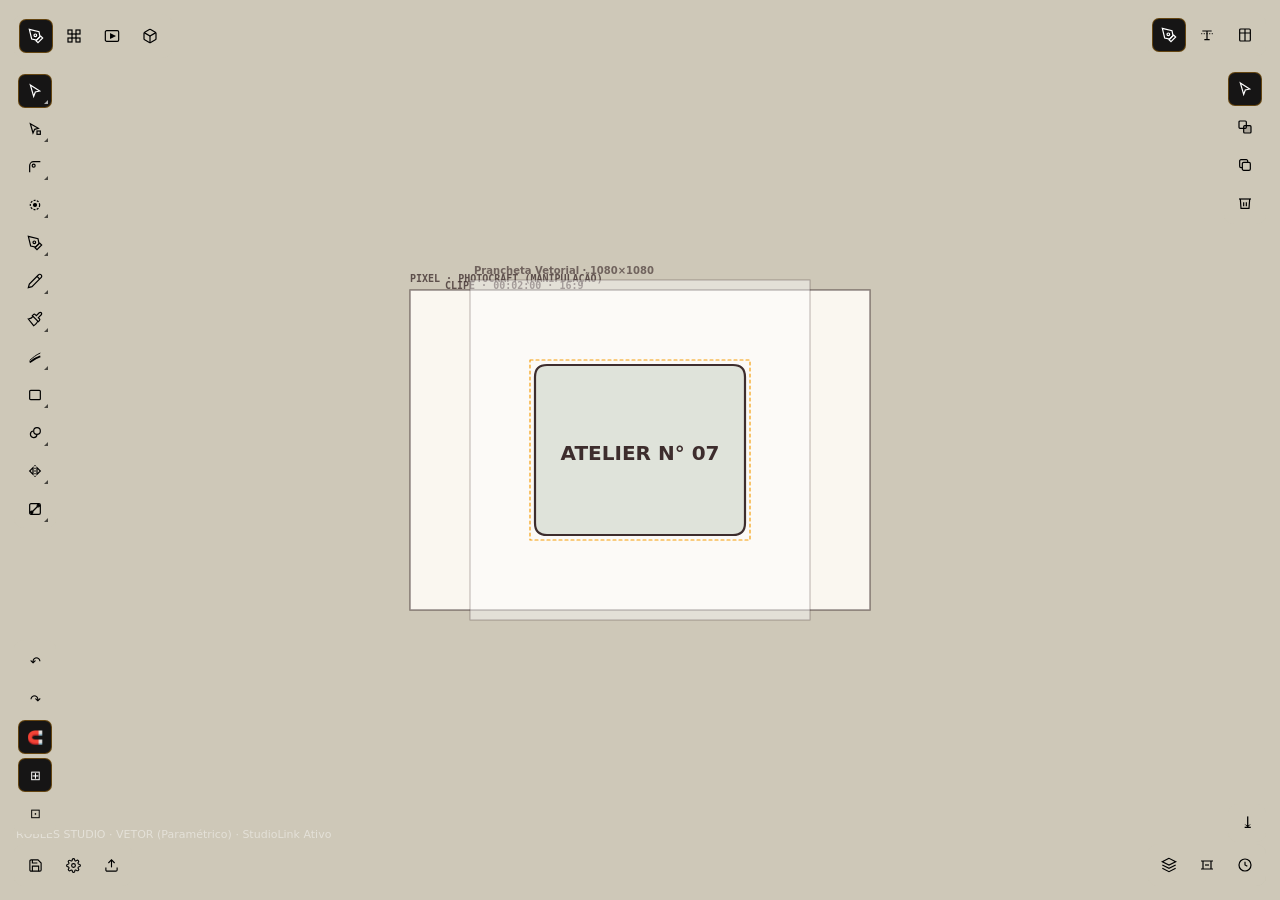
==== index.html @ 500d17aa "novo5" ====
<!doctype html>
<html lang="pt-BR">
  <head>
    <meta charset="UTF-8" />
    <meta name="viewport" content="width=device-width, initial-scale=1.0" />
    <title>Robles Studio — 3D Workspace</title>
    <link rel="stylesheet" href="style.css" />
  </head>
  <body>
    <div id="studio-app" class="studio-shell">
      <!-- Viewport / Grade 3D -->
      <main id="viewport" class="viewport" aria-label="Área de visualização 3D">
        <canvas id="scene-canvas" class="scene-canvas"></canvas>

        <!-- Topo esquerdo: Primitivas / Ferramentas de criação -->
        <nav class="hud-pill hud-top-left" aria-label="Primitivas e criação">
          <button
            type="button"
            class="tool-btn"
            data-tool="grid-menu"
            title="Grade e layouts"
          >
            ⊞
          </button>
          <button
            type="button"
            class="tool-btn"
            data-tool="prim-sphere"
            title="Esfera"
          >
            ◯
          </button>
          <button
            type="button"
            class="tool-btn"
            data-tool="prim-cylinder"
            title="Cilindro"
          >
            ⬭
          </button>
          <button
            type="button"
            class="tool-btn"
            data-tool="prim-box"
            title="Caixa / Embalagem"
          >
            ⬚
          </button>
          <button
            type="button"
            class="tool-btn is-active"
            data-tool="prim-hex"
            title="Forma base"
          >
            ⬣
          </button>
        </nav>

        <!-- Topo centro: Câmera / Seleção / Modos -->
        <nav
          class="hud-pill hud-top-center"
          aria-label="Modos de navegação e seleção"
        >
          <button
            type="button"
            class="tool-btn"
            data-mode="orbit"
            title="Órbita / Câmera"
          >
            🌐
          </button>
          <button
            type="button"
            class="tool-btn is-active"
            data-mode="select"
            title="Seleção"
          >
            ◎
          </button>
          <button type="button" class="tool-btn" data-mode="face" title="Faces">
            ◔
          </button>
          <button
            type="button"
            class="tool-btn"
            data-mode="edge"
            title="Arestas"
          >
            ◫
          </button>
          <button
            type="button"
            class="tool-btn"
            data-mode="vertex"
            title="Vértices"
          >
            ◈
          </button>
        </nav>

        <!-- Topo direito: Luzes / Materiais / Visualização -->
        <nav
          class="hud-pill hud-top-right"
          aria-label="Iluminação e visualização"
        >
          <button
            type="button"
            class="tool-btn"
            data-view="light"
            title="Iluminação"
          >
            ☀
          </button>
          <button
            type="button"
            class="tool-btn"
            data-view="solid"
            title="Sólido"
          >
            ▣
          </button>
          <button
            type="button"
            class="tool-btn"
            data-view="wireframe"
            title="Malha"
          >
            ❖
          </button>
          <button
            type="button"
            class="tool-btn"
            data-view="material"
            title="Material"
          >
            ✺
          </button>
          <button
            type="button"
            class="tool-btn"
            data-view="environment"
            title="Ambiente"
          >
            ✳
          </button>
          <button
            type="button"
            class="tool-btn"
            data-view="settings"
            title="Configurações"
          >
            ⚙
          </button>
        </nav>

        <!-- Lateral esquerda: Transformação e manipulação -->
        <aside
          class="hud-pill hud-left"
          aria-label="Ferramentas de manipulação"
        >
          <button
            type="button"
            class="tool-btn"
            data-action="pan"
            title="Mover câmera / mão"
          >
            ✋
          </button>
          <button
            type="button"
            class="tool-btn"
            data-action="transform"
            title="Transformar (Mover / Rotacionar / Escalar)"
          >
            ✥
          </button>
          <button
            type="button"
            class="tool-btn"
            data-action="align"
            title="Alinhar / Centro"
          >
            ⊕
          </button>
          <button
            type="button"
            class="tool-btn"
            data-action="hierarchy"
            title="Estrutura / Nós"
          >
            ⑂
          </button>
        </aside>

        

       
  

                <!-- Canto inferior direito: Exportar, atalhos e painéis -->
        <div class="hud-bottom-right" aria-label="Ações da cena">
          <div class="hud-stack">
            <button
              type="button"
              class="tool-btn hud-pill-btn"
              data-action="export"
              title="Exportar"
            >
              ⤓
            </button>
            <button
              type="button"
              class="tool-btn hud-pill-btn"
              data-action="shortcuts"
              title="Atalhos"
            >
              ⌘
            </button>
          </div>
          
        </div>

      </main>
    </div>

<script src="1-core-bridge.js"></script>
<script src="2-ui-personas.js"></script>
<script src="3-ui-toolbars.js"></script>
<script src="4-ui-drawers.js"></script>
<script src="5-viewport-engine.js"></script>
    <script src="vetor.js"></script>
    <script src="pixel.js"></script>
    <script src="video.js"></script>
    <script src="3d.js"></script>
  </body>
</html>
---- style.css ----
:root {
  --bg-viewport: #CEC8B8;
  --hud-bg: #CEC8B8;
  --hud-border: none;
  --hud-hover: rgb(0, 0, 0);
  --text-icon: #000000;
  --accent-amber: #ffffff;
  --accent-amber-bg: rgb(22, 21, 21);
  --axis-x: #ef4444;
  --axis-y: #22c55e;
  --axis-z: #3b82f6;
  --radius-pill: 10px;
}

*,
*::before,
*::after {
  box-sizing: border-box;
  margin: 0;
  padding: 0;
}

html,
body {
  width: 100%;
  height: 100%;
  overflow: hidden;
  background-color: var(--bg-viewport);
  color: var(--text-icon);
  font-family: -apple-system, BlinkMacSystemFont, "SF Pro Text", "Inter", sans-serif;
  -webkit-font-smoothing: antialiased;
  user-select: none;
}

.studio-shell,
.viewport {
  position: relative;
  width: 100vw;
  height: 100vh;
  overflow: hidden;
  background-color: var(--bg-viewport);
}

.scene-canvas {
  position: absolute;
  inset: 0;
  width: 100%;
  height: 100%;
  display: block;
  touch-action: none;
}

/* Barras principais flutuantes */
.hud-pill {
  position: absolute;
  z-index: 20;
  display: inline-flex;
  align-items: center;
  width: fit-content;
  gap: 4px;
  padding: 5px;
  background: var(--hud-bg);
  border: 1px solid var(--hud-border);
  border-radius: var(--radius-pill);
  backdrop-filter: blur(14px);
  -webkit-backdrop-filter: blur(14px);
  box-shadow: var(--shadow-hud);
}

/* Pills dentro de cantos compostos nunca viram absolute */
.hud-bottom-left .hud-pill,
.hud-bottom-right .hud-pill {
  position: static;
}

.hud-stack {
  display: flex;
  flex-direction: column;
  align-items: center;
  width: fit-content;
  gap: 6px;
}

.tool-btn {
  appearance: none;
  border: 1px solid transparent;
  background: transparent;
  color: var(--text-icon);
  width: 34px;
  height: 34px;
  border-radius: 7px;
  display: inline-flex;
  align-items: center;
  justify-content: center;
  font-size: 16px;
  line-height: 1;
  flex-shrink: 0;
  cursor: pointer;
  transition: background-color 0.15s ease, color 0.15s ease, border-color 0.15s ease, transform 0.1s ease;
}

.tool-btn:hover {
  background: var(--hud-hover);
  color: #ffffff;
}

.tool-btn:active {
  transform: scale(0.95);
}

.tool-btn.is-active {
  color: var(--accent-amber);
  background: var(--accent-amber-bg);
  border-color: rgba(245, 158, 11, 0.35);
}

.hud-pill-btn {
  background: var(--hud-bg);
  border: 1px solid var(--hud-border);
  border-radius: var(--radius-pill);
  backdrop-filter: blur(14px);
  -webkit-backdrop-filter: blur(14px);
  box-shadow: var(--shadow-hud);
  width: 38px;
  height: 38px;
}

.hud-top-left {
  top: 14px;
  left: 14px;
}

.hud-top-center {
  top: 14px;
  left: 50%;
  transform: translateX(-50%);
}

.hud-top-right {
  top: 14px;
  right: 14px;
}

/* Comportamento deslizante uniforme nas 3 barras superiores */
.hud-top-left,
.hud-top-center,
.hud-top-right {
  flex-wrap: nowrap;
  overflow-x: auto;
  overflow-y: hidden;
  -webkit-overflow-scrolling: touch;
  scrollbar-width: none;
}

.hud-top-left::-webkit-scrollbar,
.hud-top-center::-webkit-scrollbar,
.hud-top-right::-webkit-scrollbar {
  display: none;
}

.hud-top-left .tool-btn,
.hud-top-center .tool-btn,
.hud-top-right .tool-btn {
  flex: 0 0 auto;
}

.hud-left {
  top: 66px;
  left: 14px;
  flex-direction: column;
}

.hud-top-right-sub {
  position: absolute;
  top: 68px;
  right: 16px;
  z-index: 20;
  gap: 10px;
}

.axis-gizmo {
  position: relative;
  width: 68px;
  height: 68px;
  border-radius: 50%;
  display: flex;
  align-items: center;
  justify-content: center;
  margin-bottom: 4px;
}

.axis-gizmo::before,
.axis-gizmo::after {
  content: "";
  position: absolute;
  background: rgba(255, 255, 255, 0.18);
}

.axis-gizmo::before {
  width: 44px;
  height: 1.5px;
  transform: rotate(-28deg);
}

.axis-gizmo::after {
  width: 1.5px;
  height: 44px;
  transform: rotate(-18deg);
}

.axis-label {
  position: absolute;
  z-index: 2;
  width: 20px;
  height: 20px;
  border-radius: 50%;
  font-size: 11px;
  font-weight: 700;
  color: #ffffff;
  display: inline-flex;
  align-items: center;
  justify-content: center;
  box-shadow: 0 2px 6px rgba(0, 0, 0, 0.45);
  cursor: pointer;
}

.axis-x {
  background: var(--axis-x);
  top: 10px;
  right: 8px;
}

.axis-y {
  background: var(--axis-y);
  top: 8px;
  left: 22px;
}

.axis-z {
  background: var(--axis-z);
  top: 22px;
  left: 4px;
}

.hud-bottom-left {
  position: absolute;
  bottom: 14px;
  left: 14px;
  z-index: 20;
  display: flex;
  flex-direction: column;
  align-items: flex-start;
  gap: 8px;
}

.hud-bottom-left .hud-pill:first-child {
  flex-direction: column;
}

.hud-bottom-right {
  position: absolute;
  bottom: 14px;
  right: 14px;
  z-index: 20;
  display: flex;
  flex-direction: column;
  align-items: flex-end;
  gap: 8px;
}

@media (max-width: 768px) {
  .hud-top-left,
  .hud-top-center,
  .hud-top-right {
    top: 10px;
    padding: 4px;
    gap: 3px;
    flex-wrap: nowrap;
    overflow-x: auto;
    overflow-y: hidden;
    -webkit-overflow-scrolling: touch;
    scrollbar-width: none;
  }

  .hud-top-left::-webkit-scrollbar,
  .hud-top-center::-webkit-scrollbar,
  .hud-top-right::-webkit-scrollbar {
    display: none;
  }

  .hud-top-left .tool-btn,
  .hud-top-center .tool-btn,
  .hud-top-right .tool-btn {
    flex: 0 0 auto;
    width: 30px;
    height: 30px;
    min-width: 30px;
    font-size: 14px;
  }

  .hud-top-left {
    left: 10px;
    max-width: 92px;
  }

  /* Recolhida igual à da esquerda e deslizante na horizontal */
  .hud-top-center {
    left: 50%;
    transform: translateX(-50%);
    width: auto;
    max-width: 104px;
  }

  .hud-top-right {
    right: 10px;
    max-width: 104px;
  }
}

@media (max-width: 420px) {
  .hud-top-left {
    max-width: 82px;
  }

  .hud-top-center {
    max-width: 92px;
  }

  .hud-top-right {
    max-width: 92px;
  }
}


.hud-top-center {
  position: absolute !important;
  top: 14px !important;
  left: 50% !important;
  right: auto !important;
  transform: translateX(-50%) !important;
  width: max-content !important;
  max-width: calc(100vw - 260px) !important;
  margin: 0 !important;
}

.hud-top-center::-webkit-scrollbar {
  display: none;
}

@media (max-width: 768px) {
  .hud-top-center {
    top: 10px;
    left: 50%;
    transform: translateX(-50%);
    width: max-content;
    max-width: calc(100vw - 230px);
  }
}

@media (max-width: 480px) {
  .hud-top-center {
    max-width: calc(100vw - 200px);
  }
}


/* ==========================================================================
   PAINEL / DRAWER DE HISTÓRICO (LAYOUT SHAPR3D NA PALETA BEGE #CEC8B8)
   ========================================================================== */
.history-popover-wrap {
  position: fixed;
  right: 14px;
  bottom: 62px;
  z-index: 40;
  width: 280px;
  display: flex;
  flex-direction: column;
  align-items: flex-end;
  gap: 8px;
}

/* Dois botões flutuantes no topo direito do painel ({} e Camadas) */
.history-top-toggles {
  display: inline-flex;
  align-items: center;
  gap: 6px;
}

.history-toggle-pill {
  width: 38px;
  height: 36px;
  border-radius: 10px;
  background: var(--hud-bg);
  border: 1px solid rgba(0, 0, 0, 0.14);
  color: var(--text-icon);
  display: inline-flex;
  align-items: center;
  justify-content: center;
  cursor: pointer;
  transition: background-color 0.15s ease, color 0.15s ease;
}

.history-toggle-pill.is-active {
  background: var(--accent-amber-bg);
  color: var(--accent-amber);
  border-color: var(--accent-amber-bg);
}

/* Card principal do Histórico */
.history-card {
  width: 100%;
  background: var(--hud-bg);
  border: 1px solid rgba(0, 0, 0, 0.16);
  border-radius: 14px;
  padding: 10px 12px 14px;
  box-shadow: 0 10px 28px rgba(0, 0, 0, 0.14);
  color: var(--text-icon);
}

/* Barra segmentada com as 4 abas (Vetor, Sketch/Pixel, 3D, Histórico) */
.history-tabs-bar {
  display: grid;
  grid-template-columns: repeat(4, 1fr);
  align-items: center;
  background: rgba(0, 0, 0, 0.06);
  border: 1px solid rgba(0, 0, 0, 0.12);
  border-radius: 10px;
  padding: 2px;
  margin-bottom: 12px;
}

.history-tab-btn {
  appearance: none;
  border: none;
  background: transparent;
  color: rgba(0, 0, 0, 0.65);
  height: 30px;
  border-radius: 8px;
  display: inline-flex;
  align-items: center;
  justify-content: center;
  cursor: pointer;
  transition: all 0.15s ease;
}

.history-tab-btn.is-active {
  background: var(--accent-amber-bg);
  color: var(--accent-amber);
}

/* Cabeçalho: "Histórico" à esquerda + ícone e contador à direita */
.history-card-header {
  display: flex;
  align-items: center;
  justify-content: space-between;
  padding: 0 2px 10px;
  border-bottom: 1px solid rgba(0, 0, 0, 0.14);
  margin-bottom: 8px;
}

.history-card-title {
  font-size: 13px;
  font-weight: 700;
  letter-spacing: -0.01em;
  color: var(--text-icon);
}

.history-card-counter {
  display: inline-flex;
  align-items: center;
  gap: 6px;
  font-size: 12px;
  font-weight: 600;
  color: rgba(0, 0, 0, 0.72);
}

/* Lista de passos paramétricos */
.history-tree-list {
  display: flex;
  flex-direction: column;
  gap: 2px;
  max-height: 220px;
  overflow-y: auto;
  scrollbar-width: none;
}

.history-tree-list::-webkit-scrollbar {
  display: none;
}

.history-step-row {
  display: flex;
  align-items: center;
  justify-content: space-between;
  padding: 7px 6px;
  border-radius: 7px;
  cursor: pointer;
  transition: background-color 0.12s ease;
}

.history-step-row:hover {
  background: rgba(0, 0, 0, 0.07);
}

.history-step-left {
  display: inline-flex;
  align-items: center;
  gap: 7px;
  font-size: 13px;
  font-weight: 500;
  color: var(--text-icon);
}

.history-step-caret {
  width: 12px;
  font-size: 10px;
  opacity: 0.55;
  display: inline-flex;
  justify-content: center;
}

.history-step-ref {
  font-size: 11px;
  font-weight: 500;
  color: rgba(0, 0, 0, 0.52);
}
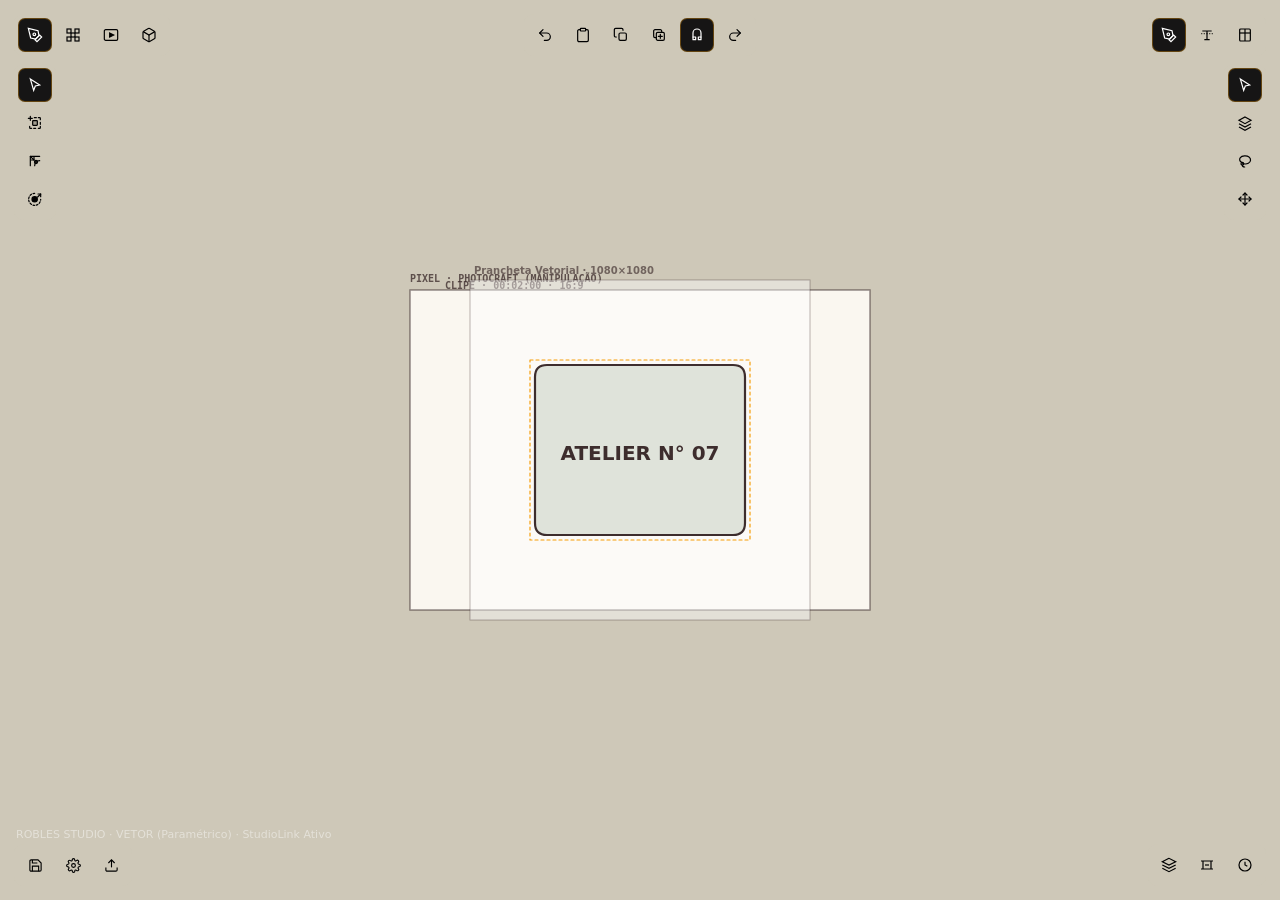
==== commit 29e7111a: "teste" ====
--- a/index.html
+++ b/index.html
@@ -192,45 +192,27 @@
           </button>
         </aside>
 
-        
-
-       
-  
-
-                <!-- Canto inferior direito: Exportar, atalhos e painéis -->
-        <div class="hud-bottom-right" aria-label="Ações da cena">
-          <div class="hud-stack">
-            <button
-              type="button"
-              class="tool-btn hud-pill-btn"
-              data-action="export"
-              title="Exportar"
-            >
-              ⤓
-            </button>
-            <button
-              type="button"
-              class="tool-btn hud-pill-btn"
-              data-action="shortcuts"
-              title="Atalhos"
-            >
-              ⌘
-            </button>
+   
           </div>
-          
         </div>
-
       </main>
     </div>
 
-<script src="1-core-bridge.js"></script>
+    <script src="1-core-bridge.js"></script>
 <script src="2-ui-personas.js"></script>
 <script src="3-ui-toolbars.js"></script>
 <script src="4-ui-drawers.js"></script>
 <script src="5-viewport-engine.js"></script>
-    <script src="vetor.js"></script>
-    <script src="pixel.js"></script>
-    <script src="video.js"></script>
-    <script src="3d.js"></script>
+
+<!-- Módulo Vetorial (ferramentas primeiro, orquestrador depois) -->
+<script src="js/vetor/01-move.js"></script>
+<script src="js/vetor/02-artboard.js"></script>
+<script src="js/vetor/03-corner.js"></script>
+<script src="js/vetor/04-contour.js"></script>
+<script src="js/vetor/vetor.js"></script>
+
+<script src="pixel.js"></script>
+<script src="video.js"></script>
+<script src="3d.js"></script>
   </body>
 </html>
--- a/style.css
+++ b/style.css
@@ -524,3 +524,528 @@
   font-weight: 500;
   color: rgba(0, 0, 0, 0.52);
 }
+
+
+
+
+.tool-btn {
+  position: relative;
+}
+
+/* Cartão oculto por padrão */
+.tool-tip {
+  position: absolute;
+  left: calc(100% + 12px);
+  top: 50%;
+  width: 225px;
+  display: block;
+  box-sizing: border-box;
+  background: #1c1917;
+  color: #f5f0e6;
+  border: 1px solid rgba(255, 255, 255, 0.14);
+  border-radius: 10px;
+  box-shadow: 0 10px 26px rgba(0, 0, 0, 0.45);
+  overflow: hidden;
+  pointer-events: none;
+  opacity: 0;
+  transform: translateY(-50%) translateX(-4px);
+  transition: opacity 0.14s ease, transform 0.14s ease;
+  z-index: 999;
+  text-align: left;
+  white-space: normal;
+  font-family: system-ui, -apple-system, sans-serif;
+}
+
+/* Aparece no hover centrado verticalmente com o botão */
+.tool-btn:hover .tool-tip {
+  opacity: 1;
+  transform: translateY(-50%) translateX(0);
+}
+
+/* Se estiver na barra direita, abre para a esquerda */
+.hud-right .tool-tip {
+  left: auto;
+  right: calc(100% + 12px);
+  transform: translateY(-50%) translateX(4px);
+}
+.hud-right .tool-btn:hover .tool-tip {
+  transform: translateY(-50%) translateX(0);
+}
+
+/* Se estiver na barra do topo, abre para baixo */
+.hud-top-center .tool-tip,
+.hud-top-right .tool-tip,
+.hud-top-left .tool-tip {
+  left: 50%;
+  top: calc(100% + 10px);
+  transform: translateX(-50%) translateY(-4px);
+}
+.hud-top-center .tool-btn:hover .tool-tip,
+.hud-top-right .tool-btn:hover .tool-tip,
+.hud-top-left .tool-btn:hover .tool-tip {
+  transform: translateX(-50%) translateY(0);
+}
+
+/* Área do GIF / Imagem (esconde totalmente se não tiver src) */
+.tool-tip img {
+  width: 100%;
+  height: 112px;
+  object-fit: cover;
+  display: block;
+  margin: 0;
+  background: #0c0a09;
+  border-bottom: 1px solid rgba(255, 255, 255, 0.08);
+}
+.tool-tip img[src=""],
+.tool-tip img:not([src]) {
+  display: none !important;
+}
+
+/* Espaçamento interno garantido */
+.tool-tip-body {
+  display: block;
+  box-sizing: border-box;
+  width: 100%;
+  padding: 12px 14px;
+}
+
+.tool-tip-title {
+  display: block;
+  margin: 0;
+  padding: 0;
+  font-size: 12px;
+  font-weight: 700;
+  color: #f59e0b;
+  line-height: 1.3;
+  letter-spacing: 0.01em;
+}
+
+.tool-tip-desc {
+  display: block;
+  margin: 5px 0 0 0;
+  padding: 0;
+  font-size: 11px;
+  font-weight: 400;
+  color: #d6d3d1;
+  line-height: 1.4;
+  white-space: normal;
+}
+.tool-tip-desc:empty {
+  display: none;
+}
+
+
+
+
+/* Barra superior central (Desktop: todos visíveis e centralizados) */
+.hud-top-center {
+  position: fixed;
+  top: 14px;
+  left: 50%;
+  transform: translateX(-50%);
+  display: inline-flex;
+  flex-direction: row;
+  align-items: center;
+  gap: 4px;
+  padding: 4px;
+  z-index: 32;
+}
+
+.hud-top-center .tool-btn {
+  flex-shrink: 0;
+}
+
+/* Mobile: vira carrossel horizontal centralizado mostrando 2,5 ícones */
+@media (max-width: 768px) {
+  .hud-top-center {
+    top: 52px;
+    display: flex;
+    width: 98px; /* 2 botões (~34px) + gaps + meio botão (17px) = 2,5 ícones visíveis */
+    max-width: 98px;
+    overflow-x: auto;
+    overflow-y: hidden;
+    scroll-snap-type: x mandatory;
+    scroll-behavior: smooth;
+    -webkit-overflow-scrolling: touch;
+    touch-action: pan-x;
+    scrollbar-width: none;
+    gap: 2px;
+    padding: 3px;
+ 
+  }
+
+  .hud-top-center::-webkit-scrollbar {
+    display: none;
+  }
+
+  .hud-top-center .tool-btn {
+    scroll-snap-align: start;
+  }
+}
+
+
+
+/* =========================================================
+   SISTEMA MESTRE DE POSICIONAMENTO DA HUD (ROBLES STUDIO)
+   ========================================================= */
+:root {
+  --hud-margin: 14px;
+  --hud-row-1: 14px;
+  --hud-row-2: 64px;
+  --hud-bottom: 14px;
+}
+
+@media (max-width: 768px) {
+  :root {
+    --hud-margin: 10px;
+    --hud-row-1: 10px;
+    --hud-row-2: 56px;
+    --hud-bottom: 10px;
+  }
+}
+
+/* Base uniforme para TODAS as pílulas */
+.hud-pill {
+  position: fixed !important;
+  display: inline-flex;
+  align-items: center;
+  gap: 4px;
+  padding: 4px;
+  margin: 0 !important;
+  box-sizing: border-box;
+  z-index: 30;
+}
+
+/* 1. TOPO ESQUERDO: Personas (Vetor / Pixel / Vídeo / 3D) */
+.hud-top-left {
+  top: var(--hud-row-1) !important;
+  left: var(--hud-margin) !important;
+  right: auto !important;
+  flex-direction: row !important;
+}
+
+/* 2. TOPO CENTRO: Ações Globais (Desfazer / Colar / Copiar / Duplicar / Ajuste / Refazer) */
+.hud-top-center {
+  top: var(--hud-row-1) !important;
+  left: 50% !important;
+  right: auto !important;
+  transform: translateX(-50%) !important;
+  flex-direction: row !important;
+}
+
+/* 3. TOPO DIREITO: Sub-modos (Normal / Tipografia / Layout) */
+.hud-top-right {
+  top: var(--hud-row-1) !important;
+  right: var(--hud-margin) !important;
+  left: auto !important;
+  flex-direction: row !important;
+}
+
+/* 4. LATERAL ESQUERDA: Ferramentas Primárias */
+.hud-left {
+  top: var(--hud-row-2) !important;
+  left: var(--hud-margin) !important;
+  right: auto !important;
+  flex-direction: column !important;
+  padding: 4px !important;
+}
+
+/* 5. LATERAL DIREITA: Ferramentas Secundárias */
+.hud-right {
+  top: var(--hud-row-2) !important;
+  right: var(--hud-margin) !important;
+  left: auto !important;
+  flex-direction: column !important;
+  padding: 4px !important;
+}
+
+/* 6. INFERIOR ESQUERDO: Salvar / Configurações / Exportar */
+.hud-bottom-left,
+#core-bottom-left-bar {
+  bottom: var(--hud-bottom) !important;
+  left: var(--hud-margin) !important;
+  top: auto !important;
+  right: auto !important;
+  flex-direction: row !important;
+}
+
+/* 7. INFERIOR DIREITO: Camadas / Medidas / Histórico */
+.hud-bottom-right,
+#core-bottom-right-bar {
+  bottom: var(--hud-bottom) !important;
+  right: var(--hud-margin) !important;
+  top: auto !important;
+  left: auto !important;
+  flex-direction: row !important;
+}
+
+/* =========================================================
+   RESPONSIVO MOBILE: CARROSSÉIS HORIZONTAIS NO TOPO
+   ========================================================= */
+@media (max-width: 768px) {
+  /* Personas no topo esquerdo (2,5 ícones) */
+  .hud-top-left {
+    display: flex !important;
+    width: 96px !important;
+    max-width: 96px !important;
+    overflow-x: auto !important;
+    overflow-y: hidden !important;
+    scroll-snap-type: x mandatory;
+    scrollbar-width: none;
+    gap: 2px !important;
+    padding: 3px !important;
+  
+  }
+  .hud-top-left::-webkit-scrollbar { display: none; }
+
+  /* Ações globais no topo centro (2,5 ícones perfeitamente alinhados na linha 1) */
+  .hud-top-center {
+    display: flex !important;
+    width: 96px !important;
+    max-width: 96px !important;
+    overflow-x: auto !important;
+    overflow-y: hidden !important;
+    scroll-snap-type: x mandatory;
+    scrollbar-width: none;
+    gap: 2px !important;
+    padding: 3px !important;
+
+  }
+  .hud-top-center::-webkit-scrollbar { display: none; }
+
+  /* Sub-modos no topo direito */
+  .hud-top-right {
+    gap: 2px !important;
+    padding: 3px !important;
+  }
+
+  .hud-top-left .tool-btn,
+  .hud-top-center .tool-btn {
+    flex-shrink: 0;
+    scroll-snap-align: start;
+  }
+}
+
+
+
+
+/* Caixa de configuração centralizada na parte inferior no estilo do Robles Studio */
+/* Caixa de configuração centralizada na parte inferior no estilo do Robles Studio */
+.robles-bottom-sheet {
+  position: fixed;
+  bottom: 14px;
+  left: 50%;
+  transform: translateX(-50%);
+  z-index: 95;
+  display: none;
+  flex-direction: column;
+  width: min(460px, calc(100vw - 160px));
+  padding: 12px 14px;
+  border-radius: 18px;
+  background: rgba(212, 206, 192, 0.96);
+  border: 1px solid rgba(61, 45, 45, 0.18);
+  box-shadow: 0 12px 32px rgba(61, 45, 45, 0.14);
+  backdrop-filter: blur(14px);
+  color: #3d2d2d;
+  font-family: system-ui, -apple-system, sans-serif;
+}
+
+.robles-bottom-sheet .rbs-tabs {
+  display: grid;
+  grid-template-columns: repeat(4, 1fr);
+  gap: 4px;
+  padding: 3px;
+  border-radius: 12px;
+  background: rgba(61, 45, 45, 0.06);
+  border: 1px solid rgba(61, 45, 45, 0.12);
+  margin-bottom: 10px;
+}
+
+.robles-bottom-sheet .rbs-tab {
+  border: none;
+  background: transparent;
+  color: #3d2d2d;
+  font-size: 11px;
+  font-weight: 700;
+  padding: 6px 4px;
+  border-radius: 9px;
+  cursor: pointer;
+  transition: 0.15s;
+}
+
+.robles-bottom-sheet .rbs-tab.is-active {
+  background: #181615;
+  color: #cec8b8;
+}
+
+.robles-bottom-sheet .rbs-header {
+  display: flex;
+  align-items: center;
+  justify-content: space-between;
+  padding-bottom: 8px;
+  margin-bottom: 10px;
+  border-bottom: 1px solid rgba(61, 45, 45, 0.14);
+}
+
+.robles-bottom-sheet .rbs-title {
+  font-size: 13px;
+  font-weight: 700;
+  color: #1c1917;
+}
+
+.robles-bottom-sheet .rbs-close-btn {
+  border: 1px solid rgba(61, 45, 45, 0.18);
+  background: rgba(61, 45, 45, 0.06);
+  color: #3d2d2d;
+  border-radius: 8px;
+  padding: 3px 10px;
+  font-size: 11px;
+  font-weight: 700;
+  cursor: pointer;
+}
+
+.robles-bottom-sheet .rbs-close-btn:active {
+  background: #181615;
+  color: #cec8b8;
+}
+
+.robles-bottom-sheet .rbs-grid {
+  display: grid;
+  grid-template-columns: 1fr 1fr;
+  gap: 10px 14px;
+}
+
+.robles-bottom-sheet .rbs-field {
+  display: flex;
+  flex-direction: column;
+  gap: 5px;
+}
+
+.robles-bottom-sheet .rbs-label-row {
+  display: flex;
+  justify-content: space-between;
+  font-size: 11px;
+  font-weight: 600;
+  color: rgba(61, 45, 45, 0.8);
+}
+
+.robles-bottom-sheet .rbs-val {
+  font-family: ui-monospace, monospace;
+  font-weight: 700;
+  color: #1c1917;
+}
+
+.robles-bottom-sheet .rbs-inline {
+  display: flex;
+  gap: 6px;
+}
+
+/* Inputs e Selects 100% sem fundo branco, no mesmo tom bege do painel */
+.robles-bottom-sheet input[type="number"],
+.robles-bottom-sheet select {
+  -webkit-appearance: none;
+  appearance: none;
+  width: 100%;
+  background-color: rgba(61, 45, 45, 0.06);
+  border: 1px solid rgba(61, 45, 45, 0.18);
+  border-radius: 8px;
+  color: #1c1917;
+  font: 700 11px ui-monospace, monospace;
+  padding: 5px 8px;
+  outline: none;
+  box-shadow: none;
+}
+
+.robles-bottom-sheet select {
+  padding-right: 22px;
+  background-image: url("data:image/svg+xml,%3Csvg xmlns='http://www.w3.org/2000/svg' width='10' height='10' viewBox='0 0 24 24' fill='none' stroke='%233d2d2d' stroke-width='2.5' stroke-linecap='round' stroke-linejoin='round'%3E%3Cpolyline points='6 9 12 15 18 9'/%3E%3C/svg%3E");
+  background-repeat: no-repeat;
+  background-position: right 7px center;
+  background-size: 10px;
+}
+
+.robles-bottom-sheet input[type="number"]:focus,
+.robles-bottom-sheet select:focus {
+  border-color: #181615;
+  background-color: rgba(61, 45, 45, 0.1);
+}
+
+/* Remove setinhas internas do input number */
+.robles-bottom-sheet input[type="number"]::-webkit-inner-spin-button,
+.robles-bottom-sheet input[type="number"]::-webkit-outer-spin-button {
+  -webkit-appearance: none;
+  margin: 0;
+}
+
+/* Sliders em barras verticais segmentadas (Teenage Engineering / dial) */
+.robles-bottom-sheet input[type="range"].rbs-tick-slider {
+  -webkit-appearance: none;
+  appearance: none;
+  width: 100%;
+  height: 16px;
+  background: transparent;
+  cursor: pointer;
+  margin: 2px 0;
+  --pct: 25%;
+}
+
+.robles-bottom-sheet input[type="range"].rbs-tick-slider::-webkit-slider-runnable-track {
+  width: 100%;
+  height: 14px;
+  background: linear-gradient(
+    to right,
+    #181615 0%,
+    #181615 var(--pct),
+    rgba(61, 45, 45, 0.22) var(--pct),
+    rgba(61, 45, 45, 0.22) 100%
+  );
+  -webkit-mask-image: repeating-linear-gradient(
+    to right,
+    #000 0px,
+    #000 2px,
+    transparent 2px,
+    transparent 5px
+  );
+  mask-image: repeating-linear-gradient(
+    to right,
+    #000 0px,
+    #000 2px,
+    transparent 2px,
+    transparent 5px
+  );
+}
+
+.robles-bottom-sheet input[type="range"].rbs-tick-slider::-webkit-slider-thumb {
+  -webkit-appearance: none;
+  appearance: none;
+  width: 4px;
+  height: 18px;
+  background: transparent;
+  opacity: 0;
+}
+
+.robles-bottom-sheet input[type="range"].rbs-tick-slider::-moz-range-track {
+  width: 100%;
+  height: 14px;
+  background: linear-gradient(
+    to right,
+    #181615 0%,
+    #181615 var(--pct),
+    rgba(61, 45, 45, 0.22) var(--pct),
+    rgba(61, 45, 45, 0.22) 100%
+  );
+  mask-image: repeating-linear-gradient(
+    to right,
+    #000 0px,
+    #000 2px,
+    transparent 2px,
+    transparent 5px
+  );
+}
+
+.robles-bottom-sheet input[type="range"].rbs-tick-slider::-moz-range-thumb {
+  width: 2px;
+  height: 16px;
+  border: none;
+  background: transparent;
+}
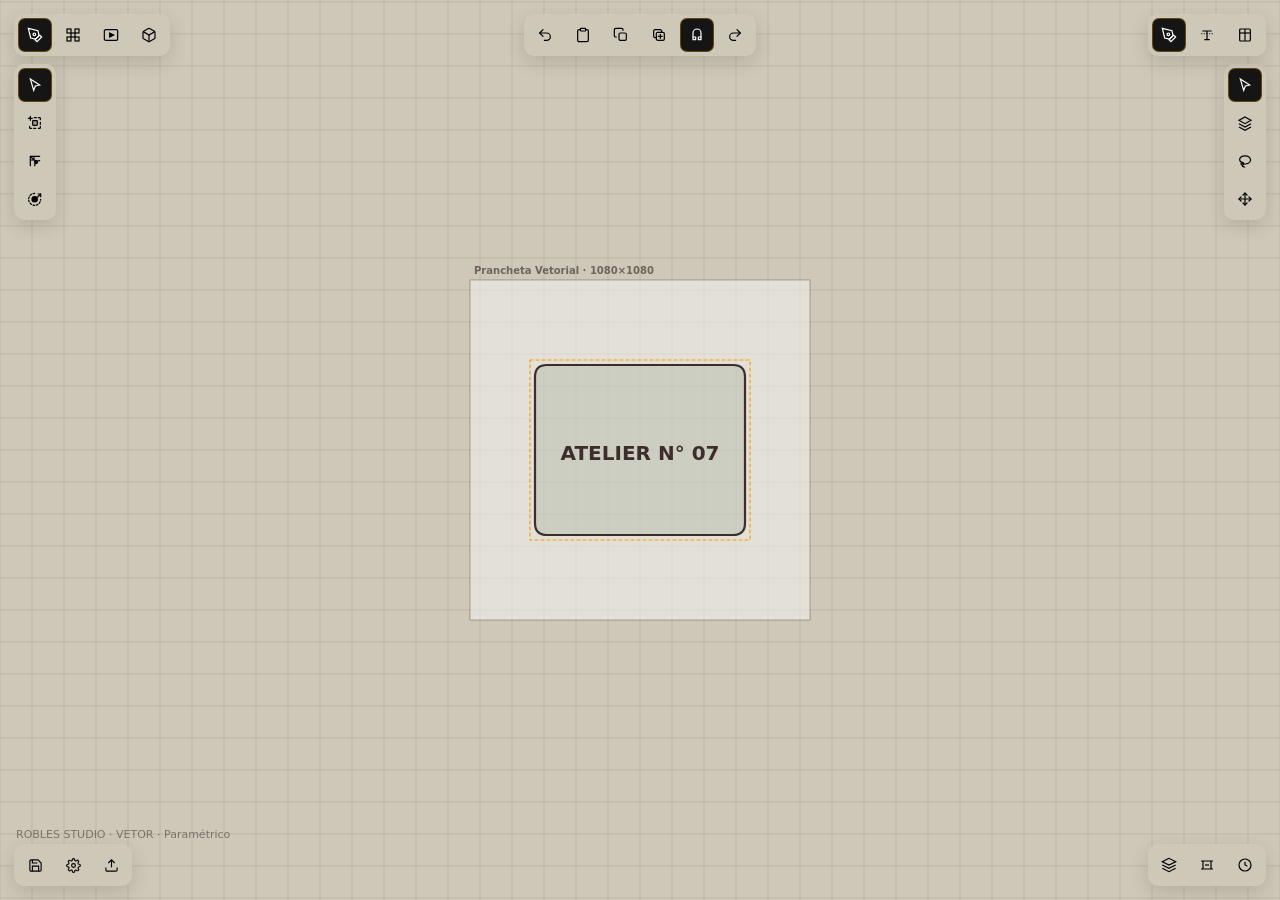
==== commit 17d6af94: "novoo" ====
--- a/index.html
+++ b/index.html
@@ -214,5 +214,15 @@
 <script src="pixel.js"></script>
 <script src="video.js"></script>
 <script src="3d.js"></script>
+
+<script>
+  if ('serviceWorker' in navigator) {
+    window.addEventListener('load', () => {
+      navigator.serviceWorker.register('./sw.js')
+        .then((reg) => console.log('SW registado:', reg.scope))
+        .catch((err) => console.error('Falha ao registar SW:', err));
+    });
+  }
+</script>
   </body>
 </html>
--- a/style.css
+++ b/style.css
@@ -303,7 +303,7 @@
     max-width: 92px;
   }
 
-  /* Recolhida igual à da esquerda e deslizante na horizontal */
+  /* Recolhida igual Ã  da esquerda e deslizante na horizontal */
   .hud-top-center {
     left: 50%;
     transform: translateX(-50%);
@@ -365,7 +365,7 @@
 
 
 /* ==========================================================================
-   PAINEL / DRAWER DE HISTÓRICO (LAYOUT SHAPR3D NA PALETA BEGE #CEC8B8)
+   PAINEL / DRAWER DE HISTÃ“RICO (LAYOUT SHAPR3D NA PALETA BEGE #CEC8B8)
    ========================================================================== */
 .history-popover-wrap {
   position: fixed;
@@ -379,7 +379,7 @@
   gap: 8px;
 }
 
-/* Dois botões flutuantes no topo direito do painel ({} e Camadas) */
+/* Dois botÃµes flutuantes no topo direito do painel ({} e Camadas) */
 .history-top-toggles {
   display: inline-flex;
   align-items: center;
@@ -406,7 +406,7 @@
   border-color: var(--accent-amber-bg);
 }
 
-/* Card principal do Histórico */
+/* Card principal do HistÃ³rico */
 .history-card {
   width: 100%;
   background: var(--hud-bg);
@@ -417,7 +417,7 @@
   color: var(--text-icon);
 }
 
-/* Barra segmentada com as 4 abas (Vetor, Sketch/Pixel, 3D, Histórico) */
+/* Barra segmentada com as 4 abas (Vetor, Sketch/Pixel, 3D, HistÃ³rico) */
 .history-tabs-bar {
   display: grid;
   grid-template-columns: repeat(4, 1fr);
@@ -448,7 +448,7 @@
   color: var(--accent-amber);
 }
 
-/* Cabeçalho: "Histórico" à esquerda + ícone e contador à direita */
+/* CabeÃ§alho: "HistÃ³rico" Ã  esquerda + Ã­cone e contador Ã  direita */
 .history-card-header {
   display: flex;
   align-items: center;
@@ -474,7 +474,7 @@
   color: rgba(0, 0, 0, 0.72);
 }
 
-/* Lista de passos paramétricos */
+/* Lista de passos paramÃ©tricos */
 .history-tree-list {
   display: flex;
   flex-direction: column;
@@ -532,7 +532,7 @@
   position: relative;
 }
 
-/* Cartão oculto por padrão */
+/* CartÃ£o oculto por padrÃ£o */
 .tool-tip {
   position: absolute;
   left: calc(100% + 12px);
@@ -556,7 +556,7 @@
   font-family: system-ui, -apple-system, sans-serif;
 }
 
-/* Aparece no hover centrado verticalmente com o botão */
+/* Aparece no hover centrado verticalmente com o botÃ£o */
 .tool-btn:hover .tool-tip {
   opacity: 1;
   transform: translateY(-50%) translateX(0);
@@ -586,7 +586,7 @@
   transform: translateX(-50%) translateY(0);
 }
 
-/* Área do GIF / Imagem (esconde totalmente se não tiver src) */
+/* Ãrea do GIF / Imagem (esconde totalmente se nÃ£o tiver src) */
 .tool-tip img {
   width: 100%;
   height: 112px;
@@ -601,7 +601,7 @@
   display: none !important;
 }
 
-/* Espaçamento interno garantido */
+/* EspaÃ§amento interno garantido */
 .tool-tip-body {
   display: block;
   box-sizing: border-box;
@@ -637,7 +637,7 @@
 
 
 
-/* Barra superior central (Desktop: todos visíveis e centralizados) */
+/* Barra superior central (Desktop: todos visÃ­veis e centralizados) */
 .hud-top-center {
   position: fixed;
   top: 14px;
@@ -655,12 +655,12 @@
   flex-shrink: 0;
 }
 
-/* Mobile: vira carrossel horizontal centralizado mostrando 2,5 ícones */
+/* Mobile: vira carrossel horizontal centralizado mostrando 2,5 Ã­cones */
 @media (max-width: 768px) {
   .hud-top-center {
     top: 52px;
     display: flex;
-    width: 98px; /* 2 botões (~34px) + gaps + meio botão (17px) = 2,5 ícones visíveis */
+    width: 98px; /* 2 botÃµes (~34px) + gaps + meio botÃ£o (17px) = 2,5 Ã­cones visÃ­veis */
     max-width: 98px;
     overflow-x: auto;
     overflow-y: hidden;
@@ -704,7 +704,7 @@
   }
 }
 
-/* Base uniforme para TODAS as pílulas */
+/* Base uniforme para TODAS as pÃ­lulas */
 .hud-pill {
   position: fixed !important;
   display: inline-flex;
@@ -716,7 +716,7 @@
   z-index: 30;
 }
 
-/* 1. TOPO ESQUERDO: Personas (Vetor / Pixel / Vídeo / 3D) */
+/* 1. TOPO ESQUERDO: Personas (Vetor / Pixel / VÃ­deo / 3D) */
 .hud-top-left {
   top: var(--hud-row-1) !important;
   left: var(--hud-margin) !important;
@@ -724,7 +724,7 @@
   flex-direction: row !important;
 }
 
-/* 2. TOPO CENTRO: Ações Globais (Desfazer / Colar / Copiar / Duplicar / Ajuste / Refazer) */
+/* 2. TOPO CENTRO: AÃ§Ãµes Globais (Desfazer / Colar / Copiar / Duplicar / Ajuste / Refazer) */
 .hud-top-center {
   top: var(--hud-row-1) !important;
   left: 50% !important;
@@ -741,7 +741,7 @@
   flex-direction: row !important;
 }
 
-/* 4. LATERAL ESQUERDA: Ferramentas Primárias */
+/* 4. LATERAL ESQUERDA: Ferramentas PrimÃ¡rias */
 .hud-left {
   top: var(--hud-row-2) !important;
   left: var(--hud-margin) !important;
@@ -750,7 +750,7 @@
   padding: 4px !important;
 }
 
-/* 5. LATERAL DIREITA: Ferramentas Secundárias */
+/* 5. LATERAL DIREITA: Ferramentas SecundÃ¡rias */
 .hud-right {
   top: var(--hud-row-2) !important;
   right: var(--hud-margin) !important;
@@ -759,7 +759,7 @@
   padding: 4px !important;
 }
 
-/* 6. INFERIOR ESQUERDO: Salvar / Configurações / Exportar */
+/* 6. INFERIOR ESQUERDO: Salvar / ConfiguraÃ§Ãµes / Exportar */
 .hud-bottom-left,
 #core-bottom-left-bar {
   bottom: var(--hud-bottom) !important;
@@ -769,7 +769,7 @@
   flex-direction: row !important;
 }
 
-/* 7. INFERIOR DIREITO: Camadas / Medidas / Histórico */
+/* 7. INFERIOR DIREITO: Camadas / Medidas / HistÃ³rico */
 .hud-bottom-right,
 #core-bottom-right-bar {
   bottom: var(--hud-bottom) !important;
@@ -780,10 +780,10 @@
 }
 
 /* =========================================================
-   RESPONSIVO MOBILE: CARROSSÉIS HORIZONTAIS NO TOPO
+   RESPONSIVO MOBILE: CARROSSÃ‰IS HORIZONTAIS NO TOPO
    ========================================================= */
 @media (max-width: 768px) {
-  /* Personas no topo esquerdo (2,5 ícones) */
+  /* Personas no topo esquerdo (2,5 Ã­cones) */
   .hud-top-left {
     display: flex !important;
     width: 96px !important;
@@ -798,7 +798,7 @@
   }
   .hud-top-left::-webkit-scrollbar { display: none; }
 
-  /* Ações globais no topo centro (2,5 ícones perfeitamente alinhados na linha 1) */
+  /* AÃ§Ãµes globais no topo centro (2,5 Ã­cones perfeitamente alinhados na linha 1) */
   .hud-top-center {
     display: flex !important;
     width: 96px !important;
@@ -829,185 +829,70 @@
 
 
 
-/* Caixa de configuração centralizada na parte inferior no estilo do Robles Studio */
-/* Caixa de configuração centralizada na parte inferior no estilo do Robles Studio */
-.robles-bottom-sheet {
+/* Caixa de configuraÃ§Ã£o centralizada na parte inferior no estilo do Robles Studio */
+/* Caixa de configuraÃ§Ã£o centralizada na parte inferior no estilo do Robles Studio */
+/* CÃ¡psula vertical ao lado dos Ã­cones secundÃ¡rios (estilo Procreate / Teenage Engineering) */
+.robles-side-popover {
   position: fixed;
-  bottom: 14px;
-  left: 50%;
-  transform: translateX(-50%);
-  z-index: 95;
+  right: 64px;
+  top: 50%;
+  transform: translateY(-50%);
+  z-index: 98;
   display: none;
   flex-direction: column;
-  width: min(460px, calc(100vw - 160px));
-  padding: 12px 14px;
-  border-radius: 18px;
+  align-items: center;
+  gap: 8px;
+  width: 48px;
+  padding: 10px 6px;
+  border-radius: 16px;
   background: rgba(212, 206, 192, 0.96);
-  border: 1px solid rgba(61, 45, 45, 0.18);
-  box-shadow: 0 12px 32px rgba(61, 45, 45, 0.14);
+  border: 1px solid rgba(61, 45, 45, 0.2);
+  box-shadow: 0 10px 26px rgba(61, 45, 45, 0.16);
   backdrop-filter: blur(14px);
-  color: #3d2d2d;
-  font-family: system-ui, -apple-system, sans-serif;
-}
-
-.robles-bottom-sheet .rbs-tabs {
-  display: grid;
-  grid-template-columns: repeat(4, 1fr);
-  gap: 4px;
-  padding: 3px;
-  border-radius: 12px;
-  background: rgba(61, 45, 45, 0.06);
-  border: 1px solid rgba(61, 45, 45, 0.12);
-  margin-bottom: 10px;
-}
-
-.robles-bottom-sheet .rbs-tab {
-  border: none;
-  background: transparent;
-  color: #3d2d2d;
-  font-size: 11px;
+  color: #1c1917;
+  font-family: ui-monospace, monospace;
+  user-select: none;
+  touch-action: none;
+}
+
+.robles-side-popover .rsp-val {
+  font-size: 10px;
+  font-weight: 800;
+  color: #1c1917;
+  text-align: center;
+  line-height: 1.1;
+}
+
+.robles-side-popover .rsp-unit {
+  font-size: 9px;
   font-weight: 700;
-  padding: 6px 4px;
-  border-radius: 9px;
-  cursor: pointer;
-  transition: 0.15s;
-}
-
-.robles-bottom-sheet .rbs-tab.is-active {
-  background: #181615;
-  color: #cec8b8;
-}
-
-.robles-bottom-sheet .rbs-header {
-  display: flex;
-  align-items: center;
-  justify-content: space-between;
-  padding-bottom: 8px;
-  margin-bottom: 10px;
-  border-bottom: 1px solid rgba(61, 45, 45, 0.14);
-}
-
-.robles-bottom-sheet .rbs-title {
-  font-size: 13px;
-  font-weight: 700;
-  color: #1c1917;
-}
-
-.robles-bottom-sheet .rbs-close-btn {
-  border: 1px solid rgba(61, 45, 45, 0.18);
-  background: rgba(61, 45, 45, 0.06);
-  color: #3d2d2d;
-  border-radius: 8px;
-  padding: 3px 10px;
-  font-size: 11px;
-  font-weight: 700;
-  cursor: pointer;
-}
-
-.robles-bottom-sheet .rbs-close-btn:active {
-  background: #181615;
-  color: #cec8b8;
-}
-
-.robles-bottom-sheet .rbs-grid {
-  display: grid;
-  grid-template-columns: 1fr 1fr;
-  gap: 10px 14px;
-}
-
-.robles-bottom-sheet .rbs-field {
-  display: flex;
-  flex-direction: column;
-  gap: 5px;
-}
-
-.robles-bottom-sheet .rbs-label-row {
-  display: flex;
-  justify-content: space-between;
-  font-size: 11px;
-  font-weight: 600;
-  color: rgba(61, 45, 45, 0.8);
-}
-
-.robles-bottom-sheet .rbs-val {
-  font-family: ui-monospace, monospace;
-  font-weight: 700;
-  color: #1c1917;
-}
-
-.robles-bottom-sheet .rbs-inline {
-  display: flex;
-  gap: 6px;
-}
-
-/* Inputs e Selects 100% sem fundo branco, no mesmo tom bege do painel */
-.robles-bottom-sheet input[type="number"],
-.robles-bottom-sheet select {
-  -webkit-appearance: none;
-  appearance: none;
-  width: 100%;
-  background-color: rgba(61, 45, 45, 0.06);
-  border: 1px solid rgba(61, 45, 45, 0.18);
-  border-radius: 8px;
-  color: #1c1917;
-  font: 700 11px ui-monospace, monospace;
-  padding: 5px 8px;
-  outline: none;
-  box-shadow: none;
-}
-
-.robles-bottom-sheet select {
-  padding-right: 22px;
-  background-image: url("data:image/svg+xml,%3Csvg xmlns='http://www.w3.org/2000/svg' width='10' height='10' viewBox='0 0 24 24' fill='none' stroke='%233d2d2d' stroke-width='2.5' stroke-linecap='round' stroke-linejoin='round'%3E%3Cpolyline points='6 9 12 15 18 9'/%3E%3C/svg%3E");
-  background-repeat: no-repeat;
-  background-position: right 7px center;
-  background-size: 10px;
-}
-
-.robles-bottom-sheet input[type="number"]:focus,
-.robles-bottom-sheet select:focus {
-  border-color: #181615;
-  background-color: rgba(61, 45, 45, 0.1);
-}
-
-/* Remove setinhas internas do input number */
-.robles-bottom-sheet input[type="number"]::-webkit-inner-spin-button,
-.robles-bottom-sheet input[type="number"]::-webkit-outer-spin-button {
-  -webkit-appearance: none;
-  margin: 0;
-}
-
-/* Sliders em barras verticais segmentadas (Teenage Engineering / dial) */
-.robles-bottom-sheet input[type="range"].rbs-tick-slider {
-  -webkit-appearance: none;
-  appearance: none;
-  width: 100%;
-  height: 16px;
-  background: transparent;
-  cursor: pointer;
-  margin: 2px 0;
-  --pct: 25%;
-}
-
-.robles-bottom-sheet input[type="range"].rbs-tick-slider::-webkit-slider-runnable-track {
-  width: 100%;
-  height: 14px;
+  color: rgba(61, 45, 45, 0.65);
+  text-transform: uppercase;
+}
+
+/* Ãrea da rÃ©gua vertical com barrinhas segmentadas */
+.robles-side-popover .rsp-track {
+  position: relative;
+  width: 24px;
+  height: 160px;
+  cursor: ns-resize;
+  --pct: 30%;
   background: linear-gradient(
-    to right,
+    to top,
     #181615 0%,
     #181615 var(--pct),
     rgba(61, 45, 45, 0.22) var(--pct),
     rgba(61, 45, 45, 0.22) 100%
   );
   -webkit-mask-image: repeating-linear-gradient(
-    to right,
+    to top,
     #000 0px,
     #000 2px,
     transparent 2px,
     transparent 5px
   );
   mask-image: repeating-linear-gradient(
-    to right,
+    to top,
     #000 0px,
     #000 2px,
     transparent 2px,
@@ -1015,37 +900,166 @@
   );
 }
 
-.robles-bottom-sheet input[type="range"].rbs-tick-slider::-webkit-slider-thumb {
-  -webkit-appearance: none;
-  appearance: none;
-  width: 4px;
-  height: 18px;
-  background: transparent;
-  opacity: 0;
-}
-
-.robles-bottom-sheet input[type="range"].rbs-tick-slider::-moz-range-track {
-  width: 100%;
-  height: 14px;
+.robles-side-popover .rsp-close {
+  border: 1px solid rgba(61, 45, 45, 0.18);
+  background: rgba(61, 45, 45, 0.08);
+  color: #3d2d2d;
+  border-radius: 8px;
+  width: 30px;
+  height: 22px;
+  font-size: 10px;
+  font-weight: 800;
+  cursor: pointer;
+}
+/* CÃ¡psula vertical unificada ao lado dos Ã­cones secundÃ¡rios */
+.robles-side-popover {
+  position: fixed;
+  right: 64px;
+  top: 50%;
+  transform: translateY(-50%);
+  z-index: 98;
+  display: none;
+  flex-direction: column;
+  align-items: center;
+  gap: 7px;
+  width: 50px;
+  padding: 10px 6px;
+  border-radius: 16px;
+  background: rgba(212, 206, 192, 0.96);
+  border: 1px solid rgba(61, 45, 45, 0.2);
+  box-shadow: 0 10px 26px rgba(61, 45, 45, 0.16);
+  backdrop-filter: blur(14px);
+  color: #1c1917;
+  font-family: system-ui, -apple-system, sans-serif;
+  user-select: none;
+  touch-action: none;
+}
+
+.robles-side-popover.is-wide {
+  width: 68px;
+  padding: 9px 6px;
+}
+
+.robles-side-popover .rsp-val {
+  font-family: ui-monospace, monospace;
+  font-size: 10px;
+  font-weight: 800;
+  color: #1c1917;
+  text-align: center;
+  line-height: 1.1;
+}
+
+.robles-side-popover .rsp-unit {
+  font-family: ui-monospace, monospace;
+  font-size: 9px;
+  font-weight: 700;
+  color: rgba(61, 45, 45, 0.65);
+  text-transform: uppercase;
+}
+
+/* RÃ©gua vertical em barrinhas segmentadas */
+.robles-side-popover .rsp-track {
+  position: relative;
+  width: 24px;
+  height: 150px;
+  cursor: ns-resize;
+  --pct: 30%;
   background: linear-gradient(
-    to right,
+    to top,
     #181615 0%,
     #181615 var(--pct),
     rgba(61, 45, 45, 0.22) var(--pct),
     rgba(61, 45, 45, 0.22) 100%
   );
-  mask-image: repeating-linear-gradient(
-    to right,
+  -webkit-mask-image: repeating-linear-gradient(
+    to top,
     #000 0px,
     #000 2px,
     transparent 2px,
     transparent 5px
   );
-}
-
-.robles-bottom-sheet input[type="range"].rbs-tick-slider::-moz-range-thumb {
-  width: 2px;
-  height: 16px;
-  border: none;
-  background: transparent;
-}
+  mask-image: repeating-linear-gradient(
+    to top,
+    #000 0px,
+    #000 2px,
+    transparent 2px,
+    transparent 5px
+  );
+}
+
+/* BotÃµes de opÃ§Ã£o empilhados dentro da cÃ¡psula vertical */
+.robles-side-popover .rsp-opt,
+.robles-side-popover .rsp-chip {
+  width: 100%;
+  border: 1px solid rgba(61, 45, 45, 0.16);
+  background: rgba(61, 45, 45, 0.06);
+  color: #3d2d2d;
+  border-radius: 8px;
+  padding: 5px 4px;
+  font-size: 10px;
+  font-weight: 700;
+  cursor: pointer;
+  text-align: center;
+}
+
+.robles-side-popover .rsp-opt.is-active {
+  background: #181615;
+  color: #cec8b8;
+  border-color: #181615;
+}
+
+.robles-side-popover .rsp-close {
+  border: 1px solid rgba(61, 45, 45, 0.18);
+  background: rgba(61, 45, 45, 0.08);
+  color: #3d2d2d;
+  border-radius: 8px;
+  width: 30px;
+  height: 22px;
+  font-size: 10px;
+  font-weight: 800;
+  cursor: pointer;
+}
+
+/* =========================================================
+   AJUSTES FINAIS (iPad, sem branco nativo, variÃ¡veis faltantes)
+   ========================================================= */
+:root { --shadow-hud: 0 6px 18px rgba(61, 45, 45, 0.16); }
+
+html, body {
+  -webkit-touch-callout: none;
+  -webkit-tap-highlight-color: transparent;
+  overscroll-behavior: none;
+}
+.studio-shell, .viewport { height: 100vh; height: 100dvh; }
+.scene-canvas { touch-action: none; }
+.hud-pill, .hud-left, .hud-right { touch-action: manipulation; overscroll-behavior: contain; }
+
+/* campos nativos sem fundo/seta branca */
+select, textarea,
+input[type="text"], input[type="number"], input[type="search"] {
+  -webkit-appearance: none;
+  appearance: none;
+  background-color: #cec8b8;
+  color: #3d2d2d;
+  border: 1px solid rgba(61, 45, 45, 0.3);
+  border-radius: 6px;
+  padding: 4px 6px;
+  font: inherit;
+}
+select {
+  padding-right: 22px;
+  background-image:
+    linear-gradient(45deg, transparent 50%, #3d2d2d 50%),
+    linear-gradient(135deg, #3d2d2d 50%, transparent 50%);
+  background-position: calc(100% - 13px) 55%, calc(100% - 8px) 55%;
+  background-size: 5px 5px, 5px 5px;
+  background-repeat: no-repeat;
+}
+input[type="range"] { accent-color: #161515; }
+
+/* iPad: hover "gruda" depois do toque e deixava o botÃ£o preto */
+@media (hover: none) {
+  .tool-btn:hover { background: transparent; color: var(--text-icon); }
+  .tool-btn.is-active:hover { background: var(--accent-amber-bg); color: var(--accent-amber); }
+  .tool-btn:hover .tool-tip { opacity: 0; }
+}
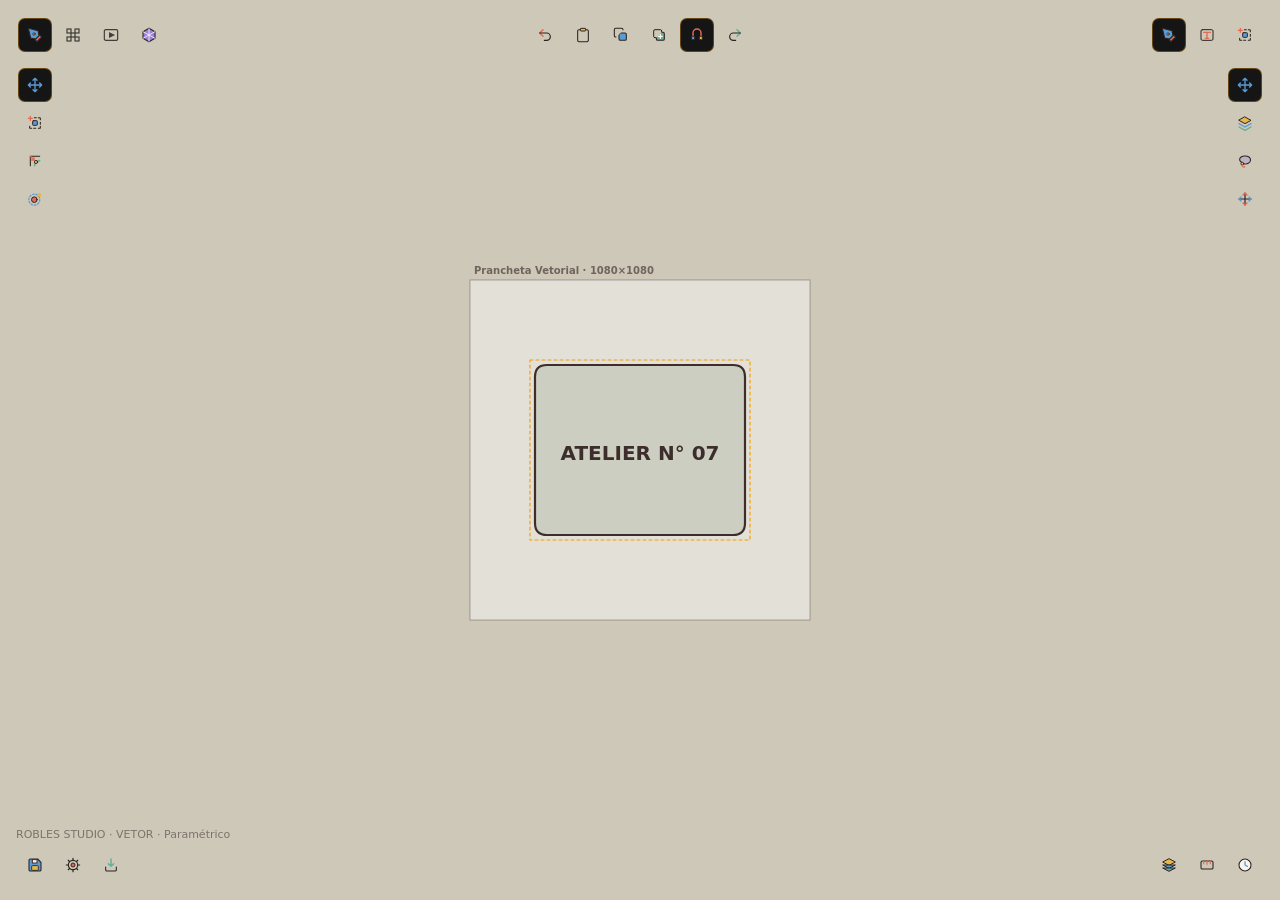
==== commit 28cc3a23: "retro-color" ====
--- a/index.html
+++ b/index.html
@@ -191,38 +191,67 @@
             ⑂
           </button>
         </aside>
-
-   
-          </div>
-        </div>
       </main>
     </div>
 
+    <script src="icons.js"></script>
+    <script>
+      (() => {
+        if (!window.RoblesIcons || typeof window.RoblesIcons.get !== "function") return;
+
+        const map = [
+          ['[data-tool="prim-sphere"]', "sculptSphereBase"],
+          ['[data-tool="prim-cylinder"]', "primCylinder"],
+          ['[data-tool="prim-box"]', "primCardBox"],
+          ['[data-tool="prim-hex"]', "sub3dHardSurface"],
+          ['[data-mode="orbit"]', "rtCameraTurntable"],
+          ['[data-mode="select"]', "selectPointer"],
+          ['[data-mode="face"]', "hsSelFaces"],
+          ['[data-mode="edge"]', "hsSelEdges"],
+          ['[data-mode="vertex"]', "hsSelVertices"],
+          ['[data-view="light"]', "sub3dRender"],
+          ['[data-view="solid"]', "primCube"],
+          ['[data-view="wireframe"]', "hsToggleWire"],
+          ['[data-view="material"]', "shApothecaryBeige"],
+          ['[data-view="environment"]', "hdriStudioWarm"],
+          ['[data-action="transform"]', "move", "vector"],
+          ['[data-action="align"]', "pivot", "vector"],
+          ['[data-action="hierarchy"]', "nodes", "vector"],
+        ];
+
+        map.forEach(([selector, key, group]) => {
+          const btn = document.querySelector(selector);
+          const html = window.RoblesIcons.get(key, group);
+          if (btn && html) btn.innerHTML = html;
+        });
+      })();
+    </script>
+
     <script src="1-core-bridge.js"></script>
-<script src="2-ui-personas.js"></script>
-<script src="3-ui-toolbars.js"></script>
-<script src="4-ui-drawers.js"></script>
-<script src="5-viewport-engine.js"></script>
-
-<!-- Módulo Vetorial (ferramentas primeiro, orquestrador depois) -->
-<script src="js/vetor/01-move.js"></script>
-<script src="js/vetor/02-artboard.js"></script>
-<script src="js/vetor/03-corner.js"></script>
-<script src="js/vetor/04-contour.js"></script>
-<script src="js/vetor/vetor.js"></script>
-
-<script src="pixel.js"></script>
-<script src="video.js"></script>
-<script src="3d.js"></script>
-
-<script>
-  if ('serviceWorker' in navigator) {
-    window.addEventListener('load', () => {
-      navigator.serviceWorker.register('./sw.js')
-        .then((reg) => console.log('SW registado:', reg.scope))
-        .catch((err) => console.error('Falha ao registar SW:', err));
-    });
-  }
-</script>
+    <script src="2-ui-personas.js"></script>
+    <script src="3-ui-toolbars.js"></script>
+    <script src="4-ui-drawers.js"></script>
+    <script src="5-viewport-engine.js"></script>
+
+    <!-- Módulo Vetorial (ferramentas primeiro, orquestrador depois) -->
+    <script src="js/vetor/01-move.js"></script>
+    <script src="js/vetor/02-artboard.js"></script>
+    <script src="js/vetor/03-corner.js"></script>
+    <script src="js/vetor/04-contour.js"></script>
+    <script src="js/vetor/vetor.js"></script>
+
+    <script src="pixel.js"></script>
+    <script src="video.js"></script>
+    <script src="3d.js"></script>
+
+    <script>
+      if ('serviceWorker' in navigator) {
+        window.addEventListener('load', () => {
+          navigator.serviceWorker.register('./sw.js')
+            .then((reg) => console.log('SW registado:', reg.scope))
+            .catch((err) => console.error('Falha ao registar SW:', err));
+        });
+      }
+    </script>
   </body>
-</html>
+</html>
--- a/style.css
+++ b/style.css
@@ -3,7 +3,7 @@
   --hud-bg: #CEC8B8;
   --hud-border: none;
   --hud-hover: rgb(0, 0, 0);
-  --text-icon: #000000;
+  --text-icon: #3F3F37;
   --accent-amber: #ffffff;
   --accent-amber-bg: rgb(22, 21, 21);
   --axis-x: #ef4444;
@@ -1023,7 +1023,7 @@
 /* =========================================================
    AJUSTES FINAIS (iPad, sem branco nativo, variÃ¡veis faltantes)
    ========================================================= */
-:root { --shadow-hud: 0 6px 18px rgba(61, 45, 45, 0.16); }
+:root { --shadow-hud: none; }
 
 html, body {
   -webkit-touch-callout: none;
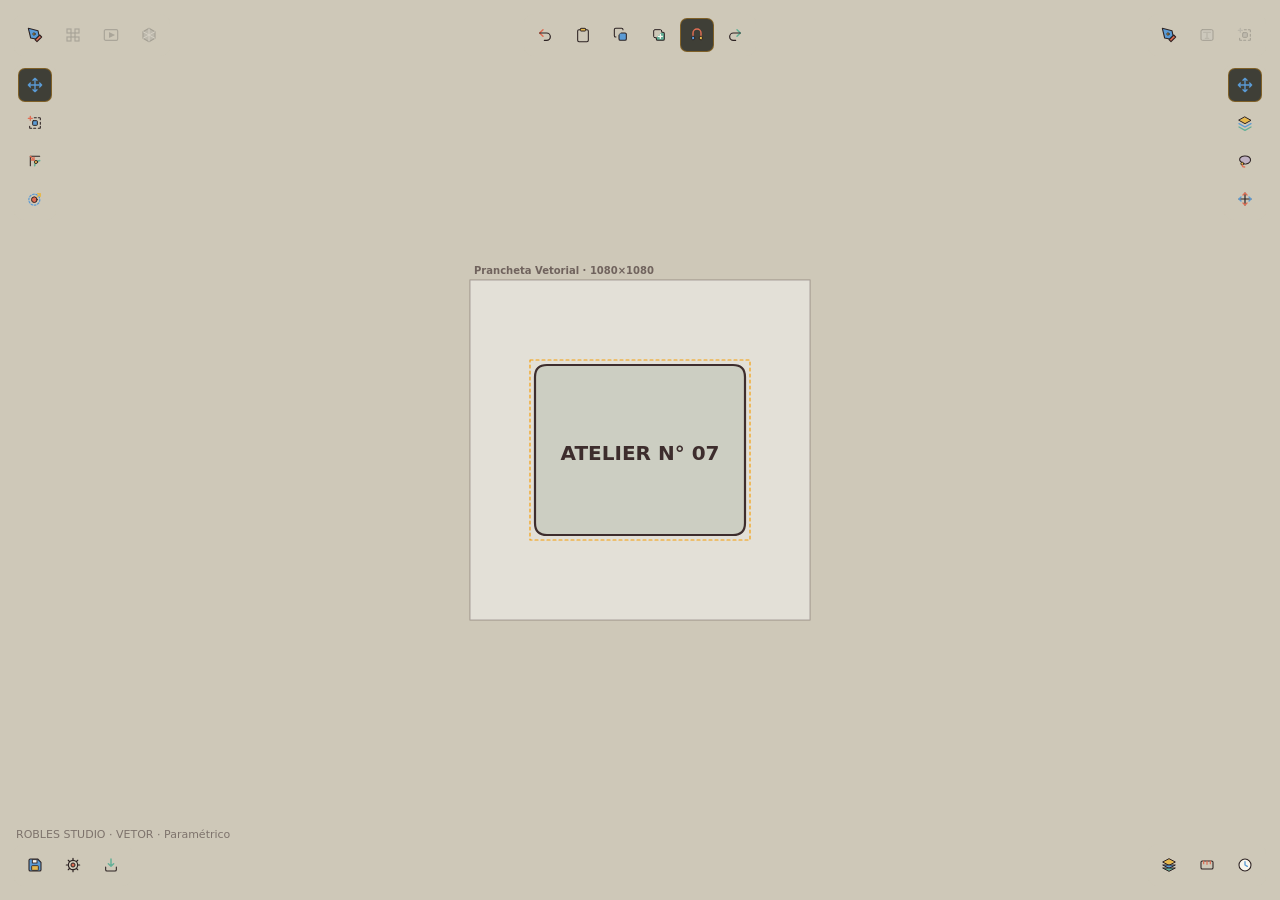
==== commit 7dd94f7a: "retro-color5" ====
--- a/index.html
+++ b/index.html
@@ -197,7 +197,8 @@
     <script src="icons.js"></script>
     <script>
       (() => {
-        if (!window.RoblesIcons || typeof window.RoblesIcons.get !== "function") return;
+        if (!window.RoblesIcons || typeof window.RoblesIcons.get !== "function")
+          return;
 
         const map = [
           ['[data-tool="prim-sphere"]', "sculptSphereBase"],
@@ -245,13 +246,14 @@
     <script src="3d.js"></script>
 
     <script>
-      if ('serviceWorker' in navigator) {
-        window.addEventListener('load', () => {
-          navigator.serviceWorker.register('./sw.js')
-            .then((reg) => console.log('SW registado:', reg.scope))
-            .catch((err) => console.error('Falha ao registar SW:', err));
+      if ("serviceWorker" in navigator) {
+        window.addEventListener("load", () => {
+          navigator.serviceWorker
+            .register("./sw.js")
+            .then((reg) => console.log("SW registado:", reg.scope))
+            .catch((err) => console.error("Falha ao registar SW:", err));
         });
       }
     </script>
   </body>
-</html>+</html>
--- a/style.css
+++ b/style.css
@@ -2,10 +2,10 @@
   --bg-viewport: #CEC8B8;
   --hud-bg: #CEC8B8;
   --hud-border: none;
-  --hud-hover: rgb(0, 0, 0);
+  --hud-hover: #3f3f37a9;
   --text-icon: #3F3F37;
   --accent-amber: #ffffff;
-  --accent-amber-bg: rgb(22, 21, 21);
+  --accent-amber-bg: #3f3f37;
   --axis-x: #ef4444;
   --axis-y: #22c55e;
   --axis-z: #3b82f6;
@@ -1062,4 +1062,75 @@
   .tool-btn:hover { background: transparent; color: var(--text-icon); }
   .tool-btn.is-active:hover { background: var(--accent-amber-bg); color: var(--accent-amber); }
   .tool-btn:hover .tool-tip { opacity: 0; }
+}
+
+
+
+
+/* =========================================================
+   ESTILO EXCLUSIVO: PERSONAS (TOP-LEFT) E SUBMENUS (TOP-RIGHT)
+   ========================================================= */
+.hud-top-left .tool-btn.hud-persona-btn,
+.hud-top-right .tool-btn.hud-persona-btn {
+  border: none !important;
+  outline: none !important;
+  box-shadow: none !important;
+  -webkit-tap-highlight-color: transparent;
+}
+
+/* Inativo: preto e branco com 50% de opacidade */
+.hud-top-left .tool-btn.hud-persona-btn:not(.is-active),
+.hud-top-right .tool-btn.hud-persona-btn:not(.is-active) {
+  background: transparent !important;
+  border-color: transparent !important;
+  outline: none !important;
+  filter: grayscale(100%);
+  opacity: 0.5;
+}
+
+.hud-top-left .tool-btn.hud-persona-btn:not(.is-active) svg,
+.hud-top-left .tool-btn.hud-persona-btn:not(.is-active) img,
+.hud-top-right .tool-btn.hud-persona-btn:not(.is-active) svg,
+.hud-top-right .tool-btn.hud-persona-btn:not(.is-active) img {
+  filter: grayscale(100%);
+  opacity: 0.5;
+}
+
+/* Selecionado: sem borda e totalmente visível */
+.hud-top-left .tool-btn.hud-persona-btn.is-active,
+.hud-top-right .tool-btn.hud-persona-btn.is-active {
+  background: transparent !important;
+  background-color: transparent !important;
+  border: none !important;
+  border-color: transparent !important;
+  outline: none !important;
+  box-shadow: none !important;
+  opacity: 1;
+  filter: none;
+}
+
+.hud-top-left .tool-btn.hud-persona-btn.is-active svg,
+.hud-top-left .tool-btn.hud-persona-btn.is-active img,
+.hud-top-right .tool-btn.hud-persona-btn.is-active svg,
+.hud-top-right .tool-btn.hud-persona-btn.is-active img {
+  filter: none;
+  opacity: 1;
+}
+
+@media (hover: none) {
+  .hud-top-left .tool-btn.hud-persona-btn:not(.is-active):hover,
+  .hud-top-right .tool-btn.hud-persona-btn:not(.is-active):hover {
+    background: transparent !important;
+    outline: none !important;
+    opacity: 0.5;
+    filter: grayscale(100%);
+  }
+
+  .hud-top-left .tool-btn.hud-persona-btn.is-active:hover,
+  .hud-top-right .tool-btn.hud-persona-btn.is-active:hover {
+    border: none !important;
+    outline: none !important;
+    opacity: 1;
+    filter: none;
+  }
 }
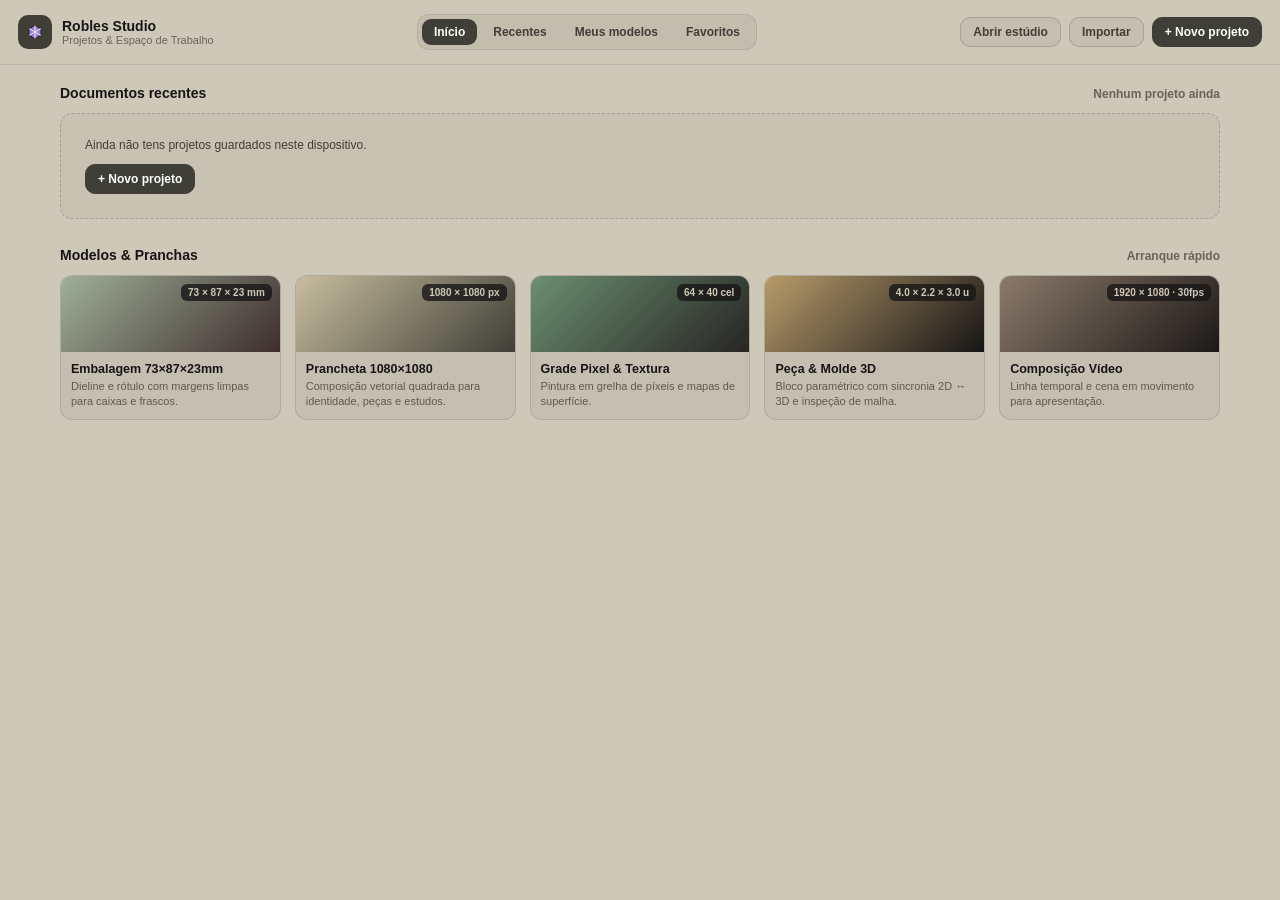
==== commit 4f3382dd: "novo" ====
--- a/index.html
+++ b/index.html
@@ -229,10 +229,19 @@
     </script>
 
     <script src="1-core-bridge.js"></script>
-    <script src="2-ui-personas.js"></script>
-    <script src="3-ui-toolbars.js"></script>
-    <script src="4-ui-drawers.js"></script>
-    <script src="5-viewport-engine.js"></script>
+  <script src="2-ui-personas.js"></script>
+  <script src="3-ui-toolbars.js"></script>
+  <script src="4-ui-drawers.js"></script>
+  <script src="5-viewport-engine.js"></script>
+  <script src="0-ui-home.js"></script>
+  <script src="0-ui-settings.js"></script>
+  <script src="0-ui-export.js"></script>
+  <script src="0-ui-importar.js"></script>
+  <script src="0-ui-presets.js"></script>
+  <script src="0-ui-inspector-history.js"></script>
+  <script src="0-ui-inspector-layers.js"></script>
+  <script src="0-ui-inspector-style.js"></script>
+  <script src="0-ui-inspector.js"></script>
 
     <!-- Módulo Vetorial (ferramentas primeiro, orquestrador depois) -->
     <script src="js/vetor/01-move.js"></script>
@@ -244,6 +253,7 @@
     <script src="pixel.js"></script>
     <script src="video.js"></script>
     <script src="3d.js"></script>
+
 
     <script>
       if ("serviceWorker" in navigator) {
--- a/style.css
+++ b/style.css
@@ -2,7 +2,7 @@
   --bg-viewport: #CEC8B8;
   --hud-bg: #CEC8B8;
   --hud-border: none;
-  --hud-hover: #3f3f37a9;
+  --hud-hover: #3f3f37;
   --text-icon: #3F3F37;
   --accent-amber: #ffffff;
   --accent-amber-bg: #3f3f37;
@@ -1133,4 +1133,923 @@
     opacity: 1;
     filter: none;
   }
+}
+
+
+
+/* =========================================================
+   ECRÃ INICIAL DE PROJETOS (ROBLES STUDIO)
+   ========================================================= */
+.robles-home-screen {
+  position: fixed;
+  inset: 0;
+  z-index: 120;
+  display: flex;
+  flex-direction: column;
+  background-color: var(--bg-viewport);
+  color: var(--text-icon);
+  overflow: hidden;
+  user-select: none;
+}
+
+.robles-home-topbar {
+  display: flex;
+  align-items: center;
+  justify-content: space-between;
+  gap: 12px;
+  padding: 14px 18px;
+  border-bottom: 1px solid rgba(63, 63, 55, 0.14);
+  background: rgba(206, 200, 184, 0.94);
+  backdrop-filter: blur(12px);
+  flex-wrap: wrap;
+}
+
+.robles-home-brand {
+  display: inline-flex;
+  align-items: center;
+  gap: 10px;
+}
+
+.robles-home-logo {
+  width: 34px;
+  height: 34px;
+  border-radius: 10px;
+  background: var(--accent-amber-bg);
+  color: var(--accent-amber);
+  display: inline-flex;
+  align-items: center;
+  justify-content: center;
+}
+
+.robles-home-brand-title {
+  font-size: 14px;
+  font-weight: 800;
+  line-height: 1.15;
+  color: #161515;
+}
+
+.robles-home-brand-sub {
+  font-size: 11px;
+  color: rgba(63, 63, 55, 0.72);
+}
+
+.robles-home-tabs {
+  display: inline-flex;
+  align-items: center;
+  gap: 4px;
+  padding: 4px;
+  border-radius: 12px;
+  background: rgba(63, 63, 55, 0.08);
+  border: 1px solid rgba(63, 63, 55, 0.12);
+  overflow-x: auto;
+  scrollbar-width: none;
+}
+
+.robles-home-tabs::-webkit-scrollbar {
+  display: none;
+}
+
+.robles-home-tab {
+  appearance: none;
+  border: none;
+  background: transparent;
+  color: var(--text-icon);
+  padding: 6px 12px;
+  border-radius: 9px;
+  font-size: 12px;
+  font-weight: 700;
+  cursor: pointer;
+  white-space: nowrap;
+  transition: background-color 0.14s ease, color 0.14s ease;
+}
+
+.robles-home-tab.is-active {
+  background: var(--accent-amber-bg);
+  color: var(--accent-amber);
+}
+
+.robles-home-actions {
+  display: inline-flex;
+  align-items: center;
+  gap: 8px;
+}
+
+.robles-home-btn {
+  appearance: none;
+  border: 1px solid rgba(63, 63, 55, 0.22);
+  background: rgba(63, 63, 55, 0.06);
+  color: var(--text-icon);
+  padding: 7px 12px;
+  border-radius: 10px;
+  font-size: 12px;
+  font-weight: 700;
+  cursor: pointer;
+  display: inline-flex;
+  align-items: center;
+  gap: 6px;
+  white-space: nowrap;
+  transition: background-color 0.14s ease, color 0.14s ease;
+}
+
+.robles-home-btn:hover {
+  background: rgba(63, 63, 55, 0.14);
+}
+
+.robles-home-btn.is-primary {
+  background: var(--accent-amber-bg);
+  color: var(--accent-amber);
+  border-color: var(--accent-amber-bg);
+}
+
+.robles-home-main {
+  flex: 1;
+  overflow-y: auto;
+  padding: 20px 18px 36px;
+  -webkit-overflow-scrolling: touch;
+}
+
+.robles-home-section {
+  max-width: 1160px;
+  margin: 0 auto 28px;
+}
+
+.robles-home-sec-head {
+  display: flex;
+  align-items: baseline;
+  justify-content: space-between;
+  margin-bottom: 12px;
+}
+
+.robles-home-sec-head h2 {
+  font-size: 14px;
+  font-weight: 800;
+  color: #161515;
+}
+
+.robles-home-sec-head span,
+.robles-link-btn {
+  font-size: 12px;
+  font-weight: 600;
+  color: rgba(63, 63, 55, 0.72);
+  background: none;
+  border: none;
+  cursor: pointer;
+}
+
+.robles-proj-grid {
+  display: grid;
+  grid-template-columns: repeat(auto-fill, minmax(170px, 1fr));
+  gap: 14px;
+}
+
+.robles-proj-card {
+  background: rgba(63, 63, 55, 0.06);
+  border: 1px solid rgba(63, 63, 55, 0.16);
+  border-radius: 12px;
+  overflow: hidden;
+  cursor: pointer;
+  transition: transform 0.12s ease, border-color 0.12s ease;
+}
+
+.robles-proj-card:hover {
+  transform: translateY(-2px);
+  border-color: rgba(22, 21, 21, 0.45);
+}
+
+.robles-proj-thumb {
+  position: relative;
+  height: 122px;
+  background: rgba(63, 63, 55, 0.1);
+  display: flex;
+  align-items: center;
+  justify-content: center;
+  overflow: hidden;
+}
+
+.robles-proj-thumb img {
+  width: 100%;
+  height: 100%;
+  object-fit: cover;
+  display: block;
+}
+
+.robles-proj-thumb-empty {
+  opacity: 0.55;
+  transform: scale(1.4);
+}
+
+.robles-proj-fav {
+  position: absolute;
+  top: 7px;
+  right: 7px;
+  width: 26px;
+  height: 26px;
+  border-radius: 8px;
+  border: 1px solid rgba(63, 63, 55, 0.2);
+  background: rgba(206, 200, 184, 0.9);
+  color: #161515;
+  font-size: 13px;
+  cursor: pointer;
+  display: inline-flex;
+  align-items: center;
+  justify-content: center;
+}
+
+.robles-proj-fav.is-fav {
+  background: #161515;
+  color: #f59e0b;
+}
+
+.robles-proj-meta {
+  padding: 9px 10px;
+}
+
+.robles-proj-title {
+  font-size: 12px;
+  font-weight: 700;
+  color: #161515;
+  white-space: nowrap;
+  overflow: hidden;
+  text-overflow: ellipsis;
+  margin-bottom: 4px;
+}
+
+.robles-proj-sub {
+  display: flex;
+  align-items: center;
+  justify-content: space-between;
+  gap: 6px;
+  font-size: 10.5px;
+  color: rgba(63, 63, 55, 0.72);
+}
+
+.robles-proj-actions {
+  display: inline-flex;
+  gap: 4px;
+}
+
+.robles-mini-btn {
+  border: 1px solid rgba(63, 63, 55, 0.2);
+  background: transparent;
+  color: #161515;
+  border-radius: 5px;
+  width: 20px;
+  height: 20px;
+  font-size: 10px;
+  font-weight: 700;
+  cursor: pointer;
+  display: inline-flex;
+  align-items: center;
+  justify-content: center;
+}
+
+.robles-mini-btn:hover {
+  background: #161515;
+  color: #cec8b8;
+}
+
+.robles-tpl-grid {
+  display: grid;
+  grid-template-columns: repeat(auto-fill, minmax(210px, 1fr));
+  gap: 14px;
+}
+
+.robles-tpl-card {
+  background: rgba(63, 63, 55, 0.06);
+  border: 1px solid rgba(63, 63, 55, 0.16);
+  border-radius: 12px;
+  overflow: hidden;
+  cursor: pointer;
+  transition: transform 0.12s ease, border-color 0.12s ease;
+}
+
+.robles-tpl-card:hover {
+  transform: translateY(-2px);
+  border-color: rgba(22, 21, 21, 0.45);
+}
+
+.robles-tpl-banner {
+  height: 76px;
+  padding: 8px;
+  display: flex;
+  align-items: flex-start;
+  justify-content: flex-end;
+}
+
+.robles-tpl-tag {
+  font-size: 10px;
+  font-weight: 700;
+  padding: 3px 7px;
+  border-radius: 6px;
+  background: rgba(22, 21, 21, 0.78);
+  color: #cec8b8;
+}
+
+.robles-tpl-body {
+  padding: 10px;
+}
+
+.robles-tpl-title {
+  font-size: 12.5px;
+  font-weight: 700;
+  color: #161515;
+  margin-bottom: 3px;
+}
+
+.robles-tpl-desc {
+  font-size: 11px;
+  line-height: 1.35;
+  color: rgba(63, 63, 55, 0.78);
+}
+
+.robles-empty-box {
+  padding: 24px;
+  border-radius: 12px;
+  border: 1px dashed rgba(63, 63, 55, 0.25);
+  background: rgba(63, 63, 55, 0.04);
+  display: flex;
+  flex-direction: column;
+  align-items: flex-start;
+  gap: 12px;
+  font-size: 12px;
+}
+
+.robles-home-modal-backdrop {
+  position: fixed;
+  inset: 0;
+  z-index: 150;
+  background: rgba(22, 21, 21, 0.48);
+  display: flex;
+  align-items: center;
+  justify-content: center;
+  padding: 16px;
+}
+
+.robles-home-modal {
+  width: 100%;
+  max-width: 360px;
+  background: var(--bg-viewport);
+  color: var(--text-icon);
+  border: 1px solid rgba(63, 63, 55, 0.25);
+  border-radius: 14px;
+  padding: 14px;
+  display: flex;
+  flex-direction: column;
+  gap: 12px;
+}
+
+.robles-home-modal-head {
+  display: flex;
+  align-items: center;
+  justify-content: space-between;
+  font-size: 13px;
+  color: #161515;
+}
+
+.robles-home-icon-btn {
+  border: none;
+  background: transparent;
+  color: #161515;
+  font-size: 13px;
+  cursor: pointer;
+}
+
+.robles-home-field {
+  display: flex;
+  flex-direction: column;
+  gap: 5px;
+  font-size: 11.5px;
+  font-weight: 700;
+}
+
+.robles-home-modal-actions {
+  display: flex;
+  justify-content: flex-end;
+  gap: 8px;
+  margin-top: 4px;
+}
+
+
+
+
+
+
+
+/* =========================================================
+   PAINÉIS UNIFICADOS INFERIORES (ESQUERDA & DIREITA)
+   ========================================================= */
+.rset-wrap,
+.rexp-backdrop,
+.rctx-wrap,
+.history-popover-wrap {
+  position: fixed;
+  bottom: 62px;
+  z-index: 46;
+  width: 280px;
+  max-width: calc(100vw - 28px);
+  max-height: calc(100vh - 84px);
+  display: flex;
+  flex-direction: column;
+  gap: 8px;
+  background: transparent;
+  backdrop-filter: none;
+  -webkit-backdrop-filter: none;
+  padding: 0;
+  pointer-events: none;
+}
+
+/* Barra inferior esquerda */
+.rset-wrap,
+.rexp-backdrop {
+  left: 14px;
+  right: auto;
+  align-items: flex-start;
+}
+
+.rexp-backdrop {
+  z-index: 47;
+}
+
+/* Barra inferior direita */
+.rctx-wrap,
+.history-popover-wrap {
+  left: auto !important;
+  right: 14px !important;
+  align-items: flex-end;
+  z-index: 48;
+}
+
+/* Botões superiores flutuantes ({} e Camadas) */
+.rctx-wrap .history-top-toggles,
+.history-popover-wrap .history-top-toggles {
+  display: inline-flex;
+  align-items: center;
+  gap: 6px;
+  pointer-events: auto;
+}
+
+/* Card principal unificado */
+.rset-card,
+.rexp-dialog,
+.rctx-wrap .rctx-card,
+.rctx-wrap .history-card,
+.history-card {
+  width: 100%;
+  max-width: 100%;
+  max-height: 100%;
+  pointer-events: auto;
+  display: flex;
+  flex-direction: column;
+  background: var(--hud-bg);
+  color: var(--text-icon);
+  border: 1px solid rgba(0, 0, 0, 0.16);
+  border-radius: 14px;
+  padding: 10px 12px 14px;
+  box-shadow: 0 10px 28px rgba(0, 0, 0, 0.14);
+  overflow: hidden;
+}
+
+/* Cabeçalhos uniformes */
+.rset-header,
+.rexp-head,
+.rctx-wrap .rctx-header,
+.history-card-header {
+  display: flex;
+  align-items: center;
+  justify-content: space-between;
+  padding: 0 2px 10px;
+  border-bottom: 1px solid rgba(0, 0, 0, 0.14);
+  margin-bottom: 8px;
+}
+
+.rset-title,
+.rexp-title,
+.history-card-title {
+  font-size: 13px;
+  font-weight: 700;
+  letter-spacing: -0.01em;
+  color: var(--text-icon);
+}
+
+.rset-close,
+.rexp-close,
+.hud-panel-close {
+  border: none;
+  background: transparent;
+  color: rgba(0, 0, 0, 0.65);
+  font-size: 13px;
+  line-height: 1;
+  cursor: pointer;
+  padding: 2px 6px;
+  border-radius: 6px;
+  transition: background-color 0.14s ease, color 0.14s ease;
+}
+
+.rset-close:hover,
+.rexp-close:hover,
+.hud-panel-close:hover {
+  background: rgba(0, 0, 0, 0.07);
+  color: var(--text-icon);
+}
+
+/* Abas principais segmentadas (4 colunas) */
+.rset-top-tabs,
+.history-tabs-bar,
+.rctx-wrap .rctx-tabs {
+  display: grid;
+  grid-template-columns: repeat(4, 1fr);
+  align-items: center;
+  gap: 2px;
+  background: rgba(0, 0, 0, 0.06);
+  border: 1px solid rgba(0, 0, 0, 0.12);
+  border-radius: 10px;
+  padding: 2px;
+  margin-bottom: 12px;
+}
+
+.rset-main-tab,
+.history-tab-btn,
+.rctx-wrap .rctx-tab {
+  appearance: none;
+  border: none;
+  background: transparent;
+  color: rgba(0, 0, 0, 0.65);
+  height: 30px;
+  border-radius: 8px;
+  font-size: 11px;
+  font-weight: 700;
+  display: inline-flex;
+  align-items: center;
+  justify-content: center;
+  cursor: pointer;
+  white-space: nowrap;
+  transition: background-color 0.15s ease, color 0.15s ease;
+}
+
+.rset-main-tab.is-active,
+.history-tab-btn.is-active,
+.rctx-wrap .rctx-tab.is-active {
+  background: var(--accent-amber-bg);
+  color: var(--accent-amber);
+}
+
+/* Busca, sub-abas e faixa de formatos */
+.rset-search-wrap {
+  margin-bottom: 8px;
+}
+
+.rset-search,
+.rexp-search {
+  width: 100%;
+  font-size: 11.5px;
+  background-color: rgba(0, 0, 0, 0.04) !important;
+  color: var(--text-icon) !important;
+  border: 1px solid rgba(0, 0, 0, 0.14) !important;
+  border-radius: 10px !important;
+  padding: 7px 10px !important;
+  outline: none;
+}
+
+.rset-sub-tabs,
+.rexp-format-list {
+  display: flex;
+  align-items: center;
+  gap: 4px;
+  overflow-x: auto;
+  scrollbar-width: none;
+  padding-bottom: 6px;
+  margin-bottom: 8px;
+  border-bottom: 1px solid rgba(0, 0, 0, 0.1);
+}
+
+.rset-sub-tabs::-webkit-scrollbar,
+.rexp-format-list::-webkit-scrollbar {
+  display: none;
+}
+
+.rset-sub-tab,
+.rexp-fmt-btn {
+  appearance: none;
+  border: 1px solid rgba(0, 0, 0, 0.14);
+  background: rgba(0, 0, 0, 0.04);
+  color: rgba(0, 0, 0, 0.75);
+  border-radius: 8px;
+  padding: 4px 9px;
+  font-size: 10.5px;
+  font-weight: 700;
+  cursor: pointer;
+  white-space: nowrap;
+  flex-shrink: 0;
+  display: inline-flex;
+  align-items: center;
+  gap: 6px;
+  transition: background-color 0.14s ease, color 0.14s ease, border-color 0.14s ease;
+}
+
+.rset-sub-tab.is-active,
+.rexp-fmt-btn.is-active {
+  background: var(--accent-amber-bg);
+  color: var(--accent-amber);
+  border-color: var(--accent-amber-bg);
+}
+
+.rexp-fmt-bar {
+  width: 3px;
+  height: 11px;
+  border-radius: 2px;
+  flex-shrink: 0;
+}
+
+/* Área rolável e linhas limpas */
+.rset-scroll,
+.rexp-body,
+.history-tree-list,
+.rctx-wrap .rctx-body {
+  flex: 1;
+  min-height: 0;
+  max-height: 220px;
+  overflow-y: auto;
+  scrollbar-width: none;
+  display: flex;
+  flex-direction: column;
+  gap: 2px;
+}
+
+.rset-scroll::-webkit-scrollbar,
+.rexp-body::-webkit-scrollbar,
+.history-tree-list::-webkit-scrollbar,
+.rctx-wrap .rctx-body::-webkit-scrollbar {
+  display: none;
+}
+
+.rset-group-title {
+  font-size: 11px;
+  font-weight: 800;
+  color: rgba(0, 0, 0, 0.78);
+  margin-bottom: 4px;
+  padding-left: 2px;
+}
+
+.rset-group-box,
+.rexp-group {
+  background: transparent;
+  border: none;
+  border-radius: 0;
+  display: flex;
+  flex-direction: column;
+  gap: 2px;
+}
+
+.rset-row,
+.rexp-row,
+.history-step-row,
+.rctx-wrap .rctx-row {
+  display: flex;
+  align-items: center;
+  justify-content: space-between;
+  gap: 8px;
+  padding: 7px 6px;
+  border-bottom: none;
+  border-radius: 7px;
+  font-size: 12px;
+  font-weight: 500;
+  color: var(--text-icon);
+  transition: background-color 0.12s ease;
+}
+
+.rset-row:hover,
+.rexp-row:hover,
+.history-step-row:hover,
+.rctx-wrap .rctx-row:hover {
+  background: rgba(0, 0, 0, 0.07);
+}
+
+.rset-row-text {
+  flex: 1;
+  min-width: 0;
+}
+
+.rset-row-label {
+  font-size: 12px;
+  font-weight: 600;
+  line-height: 1.3;
+  color: var(--text-icon);
+}
+
+.rset-row-note {
+  font-size: 10px;
+  line-height: 1.35;
+  color: rgba(0, 0, 0, 0.62);
+  margin-top: 3px;
+}
+
+/* Switch customizado sem branco nativo */
+.rset-switch {
+  position: relative;
+  display: inline-block;
+  width: 34px;
+  height: 19px;
+  flex-shrink: 0;
+  cursor: pointer;
+}
+
+.rset-switch input {
+  opacity: 0;
+  width: 0;
+  height: 0;
+}
+
+.rset-slider {
+  position: absolute;
+  inset: 0;
+  background-color: rgba(61, 45, 45, 0.24);
+  border-radius: 999px;
+  transition: background-color 0.15s ease;
+}
+
+.rset-slider::before {
+  content: "";
+  position: absolute;
+  height: 15px;
+  width: 15px;
+  left: 2px;
+  bottom: 2px;
+  background-color: #cec8b8;
+  border-radius: 50%;
+  transition: transform 0.15s ease, background-color 0.15s ease;
+}
+
+.rset-switch input:checked + .rset-slider {
+  background-color: #161515;
+}
+
+.rset-switch input:checked + .rset-slider::before {
+  transform: translateX(15px);
+  background-color: #ffffff;
+}
+
+/* Controles internos (selects, inputs, ranges e botões) */
+.rset-select,
+.rset-input,
+.rexp-num,
+.rexp-select {
+  width: 104px;
+  max-width: 112px;
+  font-size: 11px;
+  background-color: rgba(0, 0, 0, 0.05) !important;
+  color: var(--text-icon) !important;
+  border: 1px solid rgba(0, 0, 0, 0.16) !important;
+  border-radius: 7px !important;
+}
+
+.rexp-range {
+  width: 104px;
+  accent-color: #161515;
+}
+
+.rset-action-btn {
+  appearance: none;
+  border: 1px solid rgba(0, 0, 0, 0.2);
+  background: rgba(0, 0, 0, 0.07);
+  color: #161515;
+  border-radius: 7px;
+  padding: 5px 8px;
+  font-size: 10.5px;
+  font-weight: 700;
+  cursor: pointer;
+  white-space: nowrap;
+}
+
+.rset-action-btn:hover {
+  background: #161515;
+  color: #cec8b8;
+}
+
+.rset-badge,
+.rset-empty {
+  font-size: 11px;
+  font-weight: 700;
+  color: rgba(0, 0, 0, 0.65);
+}
+
+.rset-empty {
+  padding: 16px 8px;
+  text-align: center;
+  font-weight: 600;
+}
+
+/* Prévia, sub-abas e rodapé de Exportar */
+.rexp-inspector-col,
+.rexp-preview-col {
+  display: flex;
+  flex-direction: column;
+  gap: 6px;
+}
+
+.rexp-preview-col {
+  background: rgba(0, 0, 0, 0.04);
+  border: 1px solid rgba(0, 0, 0, 0.12);
+  border-radius: 10px;
+  padding: 8px;
+}
+
+.rexp-preview-stage {
+  height: 92px;
+  display: flex;
+  align-items: center;
+  justify-content: center;
+  overflow: hidden;
+  border-radius: 8px;
+  background: rgba(0, 0, 0, 0.05);
+}
+
+.rexp-preview-stage img {
+  max-width: 100%;
+  max-height: 100%;
+  object-fit: contain;
+  display: block;
+  border-radius: 4px;
+}
+
+.rexp-preview-empty {
+  font-size: 11px;
+  font-weight: 600;
+  color: rgba(0, 0, 0, 0.58);
+}
+
+.rexp-preview-caption {
+  display: flex;
+  justify-content: space-between;
+  align-items: center;
+  font-size: 10.5px;
+  font-weight: 700;
+  color: rgba(0, 0, 0, 0.72);
+  padding: 0 2px;
+}
+
+.rexp-subtabs {
+  display: grid;
+  grid-template-columns: 1fr 1fr;
+  gap: 4px;
+  background: rgba(0, 0, 0, 0.06);
+  border: 1px solid rgba(0, 0, 0, 0.12);
+  padding: 2px;
+  border-radius: 10px;
+}
+
+.rexp-subtab {
+  appearance: none;
+  border: none;
+  background: transparent;
+  color: rgba(0, 0, 0, 0.72);
+  border-radius: 8px;
+  padding: 6px 8px;
+  font-size: 11px;
+  font-weight: 700;
+  cursor: pointer;
+  transition: background-color 0.14s ease, color 0.14s ease;
+}
+
+.rexp-subtab.is-active {
+  background: var(--accent-amber-bg);
+  color: var(--accent-amber);
+}
+
+.rexp-foot {
+  display: flex;
+  justify-content: flex-end;
+  gap: 8px;
+  padding-top: 10px;
+  margin-top: 8px;
+  border-top: 1px solid rgba(0, 0, 0, 0.14);
+}
+
+.rexp-dialog .robles-home-btn {
+  border-radius: 8px;
+  padding: 6px 12px;
+  font-size: 11px;
+}
+
+.rexp-dialog .robles-home-btn.is-primary {
+  background: var(--accent-amber-bg);
+  color: var(--accent-amber);
+  border-color: var(--accent-amber-bg);
+}
+
+@media (max-width: 768px) {
+  .rset-wrap,
+  .rexp-backdrop {
+    left: 10px;
+    bottom: 58px;
+    width: min(280px, calc(100vw - 20px));
+    max-height: calc(100vh - 74px);
+  }
+
+  .rctx-wrap,
+  .history-popover-wrap {
+    right: 10px !important;
+    bottom: 58px !important;
+    width: min(280px, calc(100vw - 20px));
+    max-height: calc(100vh - 74px);
+  }
 }
